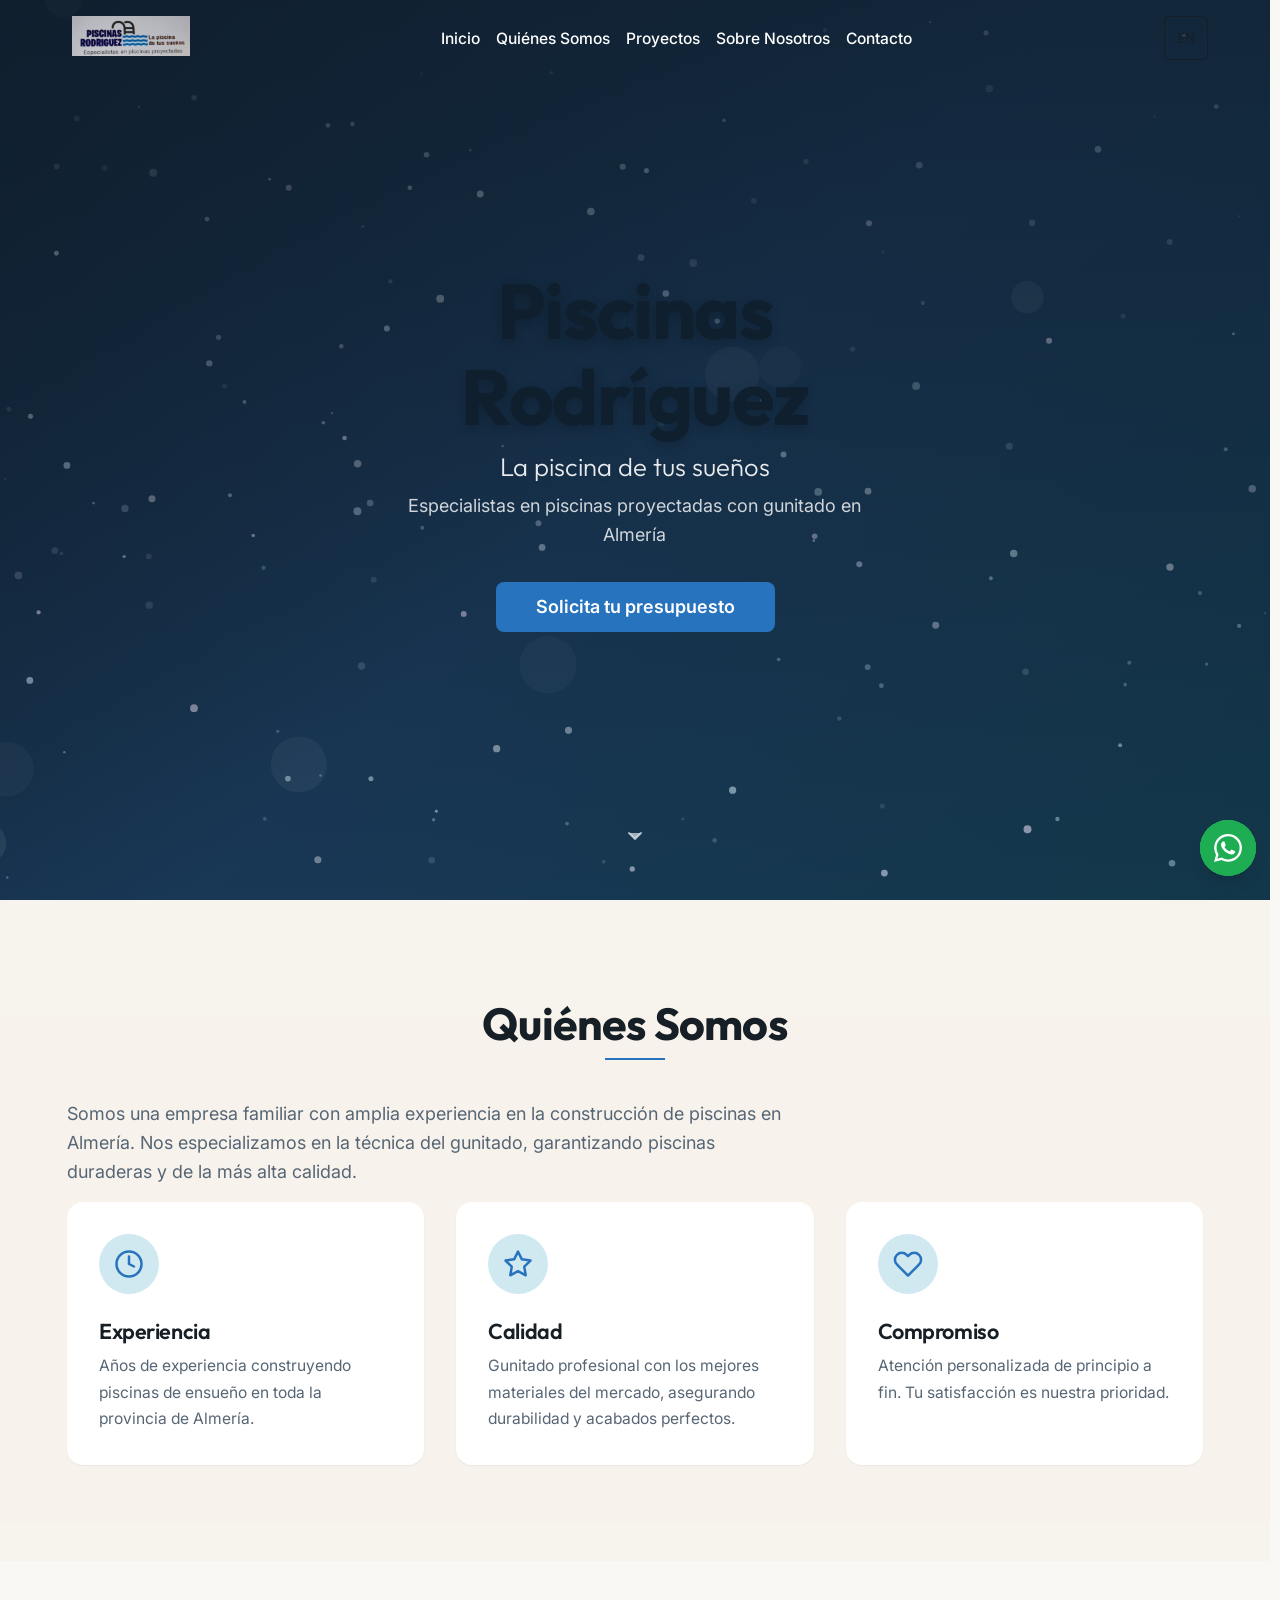
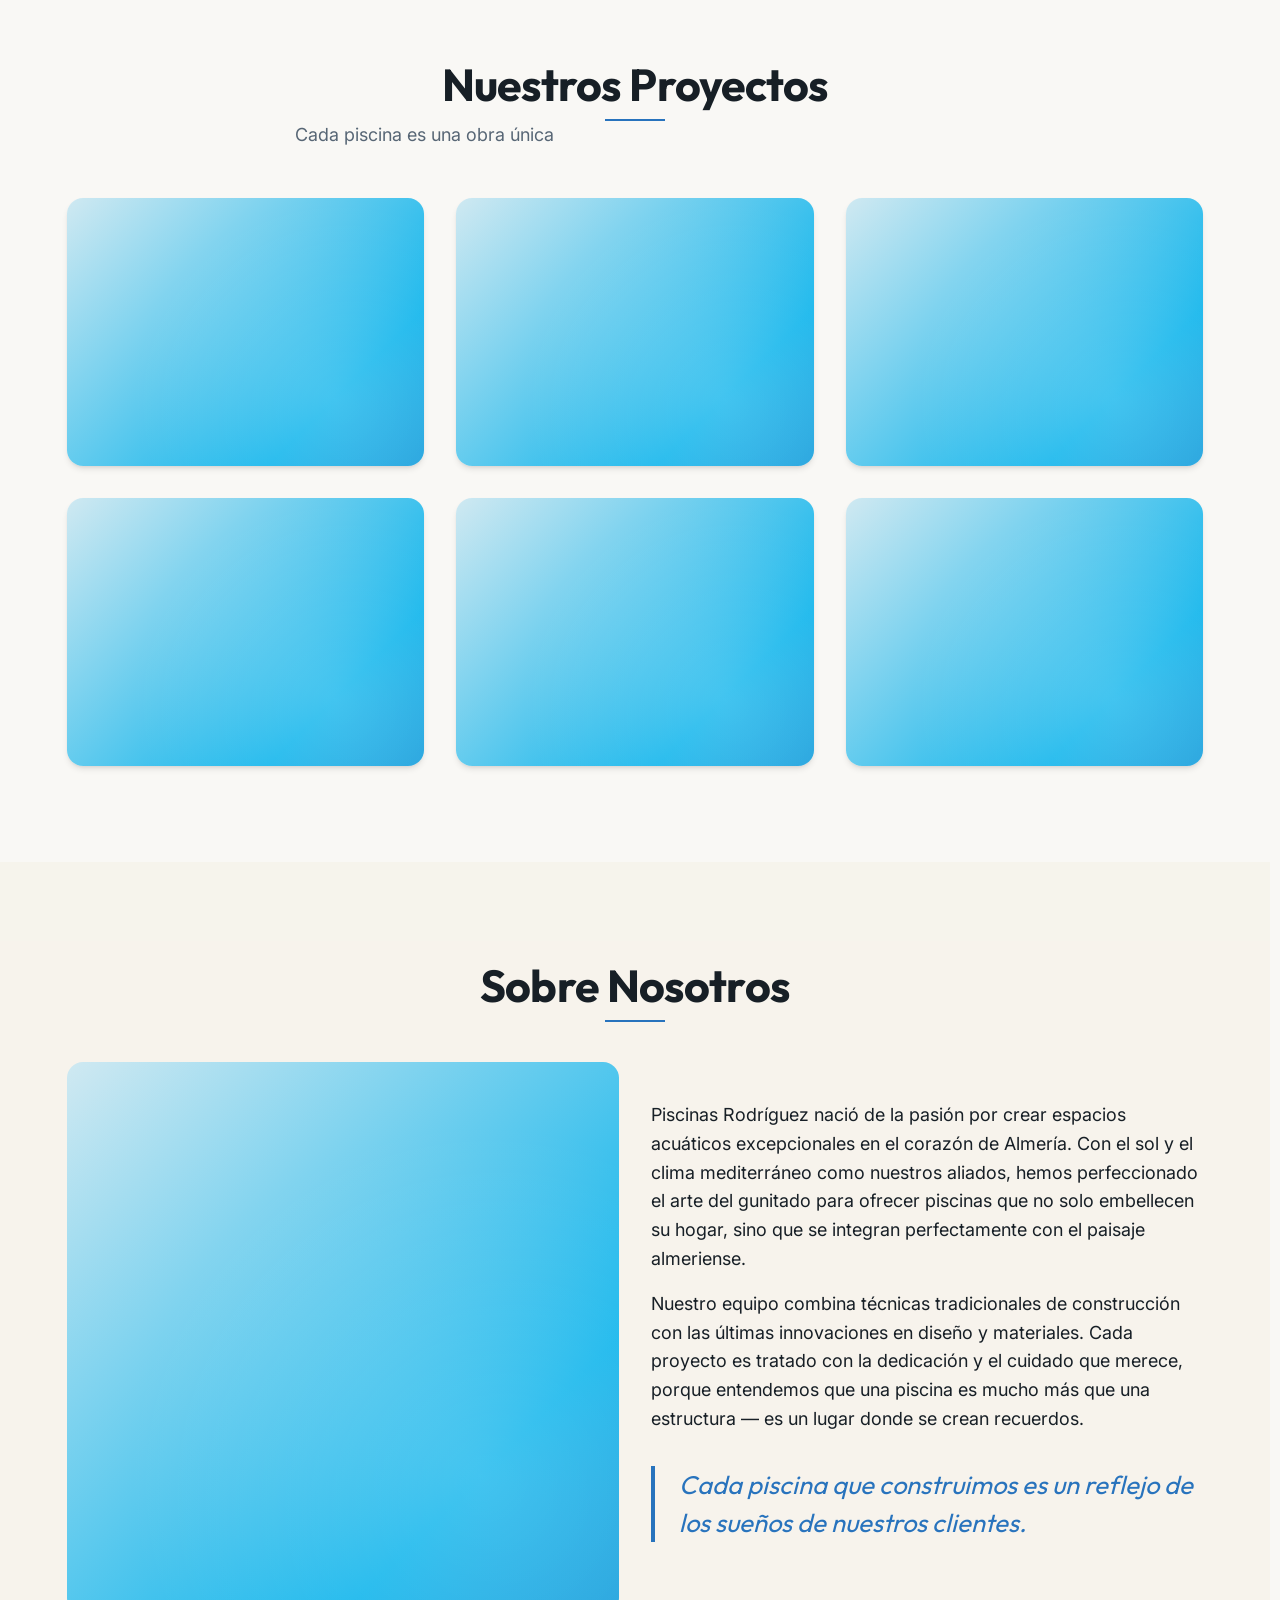
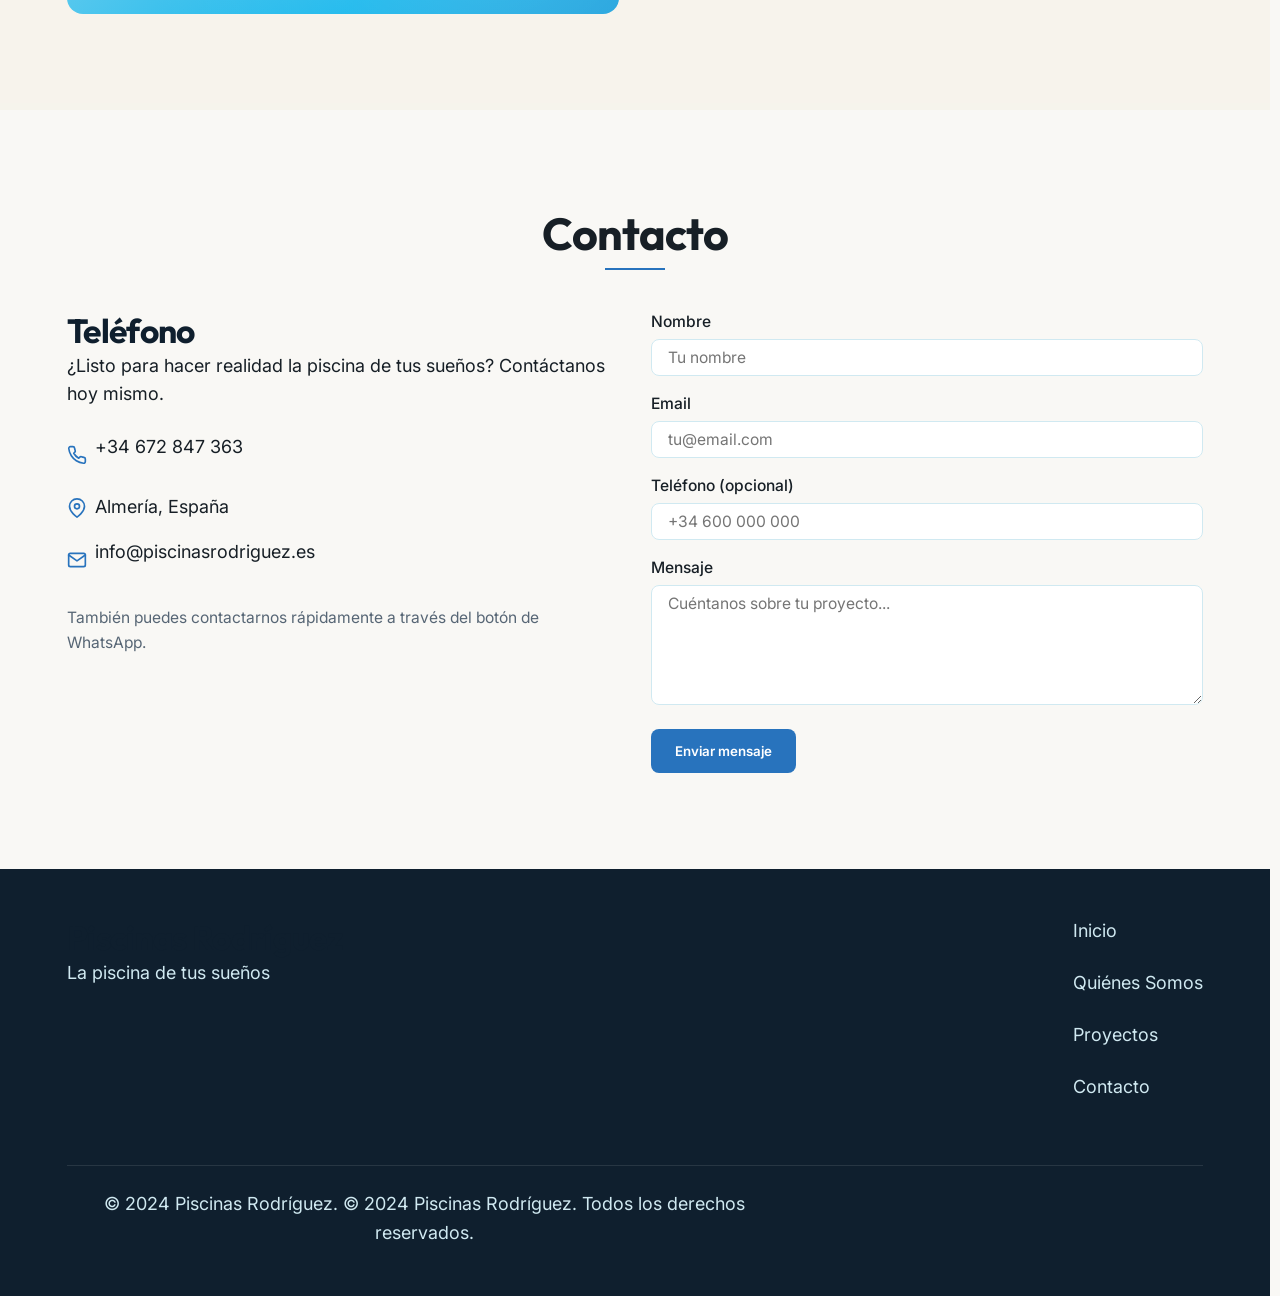
==== src/index.html @ f2fd2d8b "Initial commit for Piscinas Rodriguez website" ====
<!DOCTYPE html>
<html lang="es">
<head>
    <meta charset="UTF-8">
    <meta name="viewport" content="width=device-width, initial-scale=1.0">
    <title>Piscinas Rodríguez | Especialistas en Gunitado en Almería</title>
    <meta name="description" content="Construcción de piscinas de gunitado en Almería. Piscinas Rodríguez, especialistas en crear la piscina de tus sueños con la mejor calidad y servicio.">
    
    <!-- Open Graph / Social Media -->
    <meta property="og:title" content="Piscinas Rodríguez | Especialistas en Gunitado en Almería">
    <meta property="og:description" content="Construcción de piscinas de gunitado en Almería. Piscinas Rodríguez, especialistas en crear la piscina de tus sueños.">
    <meta property="og:type" content="website">
    <meta property="og:locale" content="es_ES">
    
    <!-- Google Fonts Preconnect -->
    <link rel="preconnect" href="https://fonts.googleapis.com">
    <link rel="preconnect" href="https://fonts.gstatic.com" crossorigin>
    <link href="https://fonts.googleapis.com/css2?family=Inter:wght@400;500&family=Outfit:wght@400;600;700&display=swap" rel="stylesheet">
    
    <!-- CSS Stylesheets -->
    <link rel="stylesheet" href="css/tokens.css">
    <link rel="stylesheet" href="css/base.css">
    <link rel="stylesheet" href="css/layout.css">
    <link rel="stylesheet" href="css/components.css">
    <link rel="stylesheet" href="css/hero.css">
    <link rel="stylesheet" href="css/animations.css">
    <link rel="stylesheet" href="css/mobile.css">
</head>
<body>

    <!-- ============================================================
         1. NAVIGATION
         ============================================================ -->
    <nav id="navbar" class="navbar" aria-label="Navegación principal">
        <div class="container">
            <a href="#inicio" class="navbar__logo" aria-label="Inicio">
                <img src="Logo.png" alt="Piscinas Rodríguez" height="45">
            </a>
            
            <ul class="navbar__links">
                <li><a href="#inicio" class="navbar__link nav-link" data-i18n="nav.inicio">Inicio</a></li>
                <li><a href="#quienes-somos" class="navbar__link nav-link" data-i18n="nav.quienes">Quiénes Somos</a></li>
                <li><a href="#proyectos" class="navbar__link nav-link" data-i18n="nav.proyectos">Proyectos</a></li>
                <li><a href="#sobre-nosotros" class="navbar__link nav-link" data-i18n="nav.sobre">Sobre Nosotros</a></li>
                <li><a href="#contacto" class="navbar__link nav-link" data-i18n="nav.contacto">Contacto</a></li>
            </ul>
            
            <div class="navbar__actions">
                <button class="lang-toggle" aria-label="Cambiar idioma">EN</button>
                <button class="navbar__hamburger" aria-label="Abrir menú" aria-expanded="false">
                    <span></span>
                    <span></span>
                    <span></span>
                </button>
            </div>
        </div>
    </nav>

    <!-- Mobile Menu Overlay -->
    <div class="mobile-menu" id="mobile-menu">
        <a href="#inicio" class="nav-link" data-i18n="nav.inicio">Inicio</a>
        <a href="#quienes-somos" class="nav-link" data-i18n="nav.quienes">Quiénes Somos</a>
        <a href="#proyectos" class="nav-link" data-i18n="nav.proyectos">Proyectos</a>
        <a href="#sobre-nosotros" class="nav-link" data-i18n="nav.sobre">Sobre Nosotros</a>
        <a href="#contacto" class="nav-link" data-i18n="nav.contacto">Contacto</a>
    </div>

    <main>
        <!-- ============================================================
             2. HERO
             ============================================================ -->
        <section id="inicio" class="hero">
            <canvas id="hero-canvas" class="hero__canvas"></canvas>
            <div class="hero__content">
                <h1 class="hero__title" data-i18n="hero.title">Piscinas Rodríguez</h1>
                <p class="hero__subtitle" data-i18n="hero.subtitle">La piscina de tus sueños</p>
                <p class="hero__tagline" data-i18n="hero.tagline">Especialistas en piscinas proyectadas con gunitado en Almería</p>
                <a href="#contacto" class="btn btn--primary hero__cta" data-i18n="hero.cta">Solicita tu presupuesto</a>
            </div>
            <a href="#quienes-somos" class="hero__scroll-indicator" aria-label="Desplázate hacia abajo">
                <svg width="32" height="32" viewBox="0 0 24 24" fill="none" stroke="currentColor" stroke-width="2" stroke-linecap="round" stroke-linejoin="round">
                    <polyline points="6 9 12 15 18 9"></polyline>
                </svg>
            </a>
        </section>

        <!-- ============================================================
             3. QUIÉNES SOMOS
             ============================================================ -->
        <section id="quienes-somos" class="section">
            <div class="container">
                <div class="section-header reveal">
                    <h2 class="section-title" data-i18n="quienes.title">Quiénes Somos</h2>
                </div>
                <p class="section-subtitle reveal" data-i18n="quienes.intro">Somos una empresa familiar con amplia experiencia en la construcción de piscinas en Almería. Nos especializamos en la técnica del gunitado, garantizando piscinas duraderas y de la más alta calidad.</p>
                
                <div class="grid-3">
                    <!-- Card: Experiencia -->
                    <div class="feature-card reveal">
                        <div class="feature-card__icon">
                            <svg width="30" height="30" viewBox="0 0 24 24" fill="none" stroke="currentColor" stroke-width="2" stroke-linecap="round" stroke-linejoin="round">
                                <circle cx="12" cy="12" r="10"></circle>
                                <polyline points="12 6 12 12 16 14"></polyline>
                            </svg>
                        </div>
                        <h3 class="feature-card__title" data-i18n="quienes.exp_title">Experiencia</h3>
                        <p class="feature-card__text" data-i18n="quienes.exp_text">Años de experiencia construyendo piscinas de ensueño en toda la provincia de Almería.</p>
                    </div>
                    <!-- Card: Calidad -->
                    <div class="feature-card reveal reveal-delay-1">
                        <div class="feature-card__icon">
                            <svg width="30" height="30" viewBox="0 0 24 24" fill="none" stroke="currentColor" stroke-width="2" stroke-linecap="round" stroke-linejoin="round">
                                <polygon points="12 2 15.09 8.26 22 9.27 17 14.14 18.18 21.02 12 17.77 5.82 21.02 7 14.14 2 9.27 8.91 8.26 12 2"></polygon>
                            </svg>
                        </div>
                        <h3 class="feature-card__title" data-i18n="quienes.cal_title">Calidad</h3>
                        <p class="feature-card__text" data-i18n="quienes.cal_text">Gunitado profesional con los mejores materiales del mercado, asegurando durabilidad y acabados perfectos.</p>
                    </div>
                    <!-- Card: Compromiso -->
                    <div class="feature-card reveal reveal-delay-2">
                        <div class="feature-card__icon">
                            <svg width="30" height="30" viewBox="0 0 24 24" fill="none" stroke="currentColor" stroke-width="2" stroke-linecap="round" stroke-linejoin="round">
                                <path d="M20.84 4.61a5.5 5.5 0 0 0-7.78 0L12 5.67l-1.06-1.06a5.5 5.5 0 0 0-7.78 7.78l1.06 1.06L12 21.23l7.78-7.78 1.06-1.06a5.5 5.5 0 0 0 0-7.78z"></path>
                            </svg>
                        </div>
                        <h3 class="feature-card__title" data-i18n="quienes.com_title">Compromiso</h3>
                        <p class="feature-card__text" data-i18n="quienes.com_text">Atención personalizada de principio a fin. Tu satisfacción es nuestra prioridad.</p>
                    </div>
                </div>
            </div>
        </section>

        <!-- ============================================================
             4. PROYECTOS
             ============================================================ -->
        <section id="proyectos" class="section">
            <div class="container">
                <div class="section-header reveal">
                    <h2 class="section-title" data-i18n="proyectos.title">Nuestros Proyectos</h2>
                    <p class="section-subtitle" data-i18n="proyectos.subtitle">Cada piscina es una obra única</p>
                </div>
                
                <div class="grid-3">
                    <div class="project-card reveal">
                        <div class="project-image-placeholder"></div>
                        <div class="project-card__overlay">
                            <h3 class="project-card__title" data-i18n="proyectos.p1">Proyecto Residencial</h3>
                        </div>
                    </div>
                    <div class="project-card reveal reveal-delay-1">
                        <div class="project-image-placeholder"></div>
                        <div class="project-card__overlay">
                            <h3 class="project-card__title" data-i18n="proyectos.p2">Piscina Infinity</h3>
                        </div>
                    </div>
                    <div class="project-card reveal reveal-delay-2">
                        <div class="project-image-placeholder"></div>
                        <div class="project-card__overlay">
                            <h3 class="project-card__title" data-i18n="proyectos.p3">Piscina Desbordante</h3>
                        </div>
                    </div>
                    <div class="project-card reveal">
                        <div class="project-image-placeholder"></div>
                        <div class="project-card__overlay">
                            <h3 class="project-card__title" data-i18n="proyectos.p4">Proyecto Comunitario</h3>
                        </div>
                    </div>
                    <div class="project-card reveal reveal-delay-1">
                        <div class="project-image-placeholder"></div>
                        <div class="project-card__overlay">
                            <h3 class="project-card__title" data-i18n="proyectos.p5">Piscina Natural</h3>
                        </div>
                    </div>
                    <div class="project-card reveal reveal-delay-2">
                        <div class="project-image-placeholder"></div>
                        <div class="project-card__overlay">
                            <h3 class="project-card__title" data-i18n="proyectos.p6">Diseño Personalizado</h3>
                        </div>
                    </div>
                </div>
            </div>
        </section>

        <!-- ============================================================
             5. SOBRE NOSOTROS
             ============================================================ -->
        <section id="sobre-nosotros" class="section">
            <div class="container">
                <div class="section-header reveal">
                    <h2 class="section-title" data-i18n="sobre.title">Sobre Nosotros</h2>
                </div>
                
                <div class="two-col">
                    <div class="text-content reveal">
                        <p data-i18n="sobre.text1">Piscinas Rodríguez nació de la pasión por crear espacios acuáticos excepcionales en el corazón de Almería. Con el sol y el clima mediterráneo como nuestros aliados, hemos perfeccionado el arte del gunitado para ofrecer piscinas que no solo embellecen su hogar, sino que se integran perfectamente con el paisaje almeriense.</p>
                        <p data-i18n="sobre.text2">Nuestro equipo combina técnicas tradicionales de construcción con las últimas innovaciones en diseño y materiales. Cada proyecto es tratado con la dedicación y el cuidado que merece, porque entendemos que una piscina es mucho más que una estructura — es un lugar donde se crean recuerdos.</p>
                        <blockquote class="pull-quote">
                            <p data-i18n="sobre.quote">«Cada piscina que construimos es un reflejo de los sueños de nuestros clientes.»</p>
                        </blockquote>
                    </div>
                    <div class="image-content reveal reveal-delay-1">
                        <div class="project-image-placeholder" style="aspect-ratio: 1/1; border-radius: var(--radius-lg);"></div>
                    </div>
                </div>
            </div>
        </section>

        <!-- ============================================================
             6. CONTACTO
             ============================================================ -->
        <section id="contacto" class="section">
            <div class="container">
                <div class="section-header reveal">
                    <h2 class="section-title" data-i18n="contacto.title">Contacto</h2>
                </div>
                
                <div class="grid-2">
                    <div class="contact-info-block reveal">
                        <h3 data-i18n="contacto.phone_label">Hablemos de tu proyecto</h3>
                        <p>¿Listo para hacer realidad la piscina de tus sueños? Contáctanos hoy mismo.</p>
                        
                        <ul class="contact-list" style="list-style:none; padding:0; margin: var(--space-lg) 0;">
                            <li style="display:flex; align-items:center; gap:var(--space-sm); margin-bottom:var(--space-md);">
                                <svg width="20" height="20" viewBox="0 0 24 24" fill="none" stroke="var(--color-azure)" stroke-width="2" stroke-linecap="round" stroke-linejoin="round"><path d="M22 16.92v3a2 2 0 0 1-2.18 2 19.79 19.79 0 0 1-8.63-3.07 19.5 19.5 0 0 1-6-6 19.79 19.79 0 0 1-3.07-8.67A2 2 0 0 1 4.11 2h3a2 2 0 0 1 2 1.72 12.84 12.84 0 0 0 .7 2.81 2 2 0 0 1-.45 2.11L8.09 9.91a16 16 0 0 0 6 6l1.27-1.27a2 2 0 0 1 2.11-.45 12.84 12.84 0 0 0 2.81.7A2 2 0 0 1 22 16.92z"></path></svg>
                                <a href="tel:+34672847363" style="color:var(--color-text); text-decoration:none;">+34 672 847 363</a>
                            </li>
                            <li style="display:flex; align-items:center; gap:var(--space-sm); margin-bottom:var(--space-md);">
                                <svg width="20" height="20" viewBox="0 0 24 24" fill="none" stroke="var(--color-azure)" stroke-width="2" stroke-linecap="round" stroke-linejoin="round"><path d="M21 10c0 7-9 13-9 13s-9-6-9-13a9 9 0 0 1 18 0z"></path><circle cx="12" cy="10" r="3"></circle></svg>
                                <span data-i18n="contacto.location">Almería, España</span>
                            </li>
                            <li style="display:flex; align-items:center; gap:var(--space-sm); margin-bottom:var(--space-md);">
                                <svg width="20" height="20" viewBox="0 0 24 24" fill="none" stroke="var(--color-azure)" stroke-width="2" stroke-linecap="round" stroke-linejoin="round"><path d="M4 4h16c1.1 0 2 .9 2 2v12c0 1.1-.9 2-2 2H4c-1.1 0-2-.9-2-2V6c0-1.1.9-2 2-2z"></path><polyline points="22,6 12,13 2,6"></polyline></svg>
                                <a href="mailto:info@piscinasrodriguez.es" style="color:var(--color-text); text-decoration:none;">info@piscinasrodriguez.es</a>
                            </li>
                        </ul>
                        <p style="font-size:var(--fs-sm); color:var(--color-text-light);">También puedes contactarnos rápidamente a través del botón de WhatsApp.</p>
                    </div>
                    
                    <div class="contact-form-container reveal reveal-delay-1">
                        <form id="contact-form" class="contact-form">
                            <div class="form-group">
                                <label for="name" data-i18n="contacto.form_name">Nombre</label>
                                <input type="text" id="name" name="name" placeholder="Tu nombre" data-i18n-placeholder="contacto.form_name_placeholder" required>
                            </div>
                            <div class="form-group">
                                <label for="email" data-i18n="contacto.form_email">Email</label>
                                <input type="email" id="email" name="email" placeholder="tu@email.com" data-i18n-placeholder="contacto.form_email_placeholder" required>
                            </div>
                            <div class="form-group">
                                <label for="phone" data-i18n="contacto.form_phone">Teléfono (opcional)</label>
                                <input type="tel" id="phone" name="phone" placeholder="+34 600 000 000" data-i18n-placeholder="contacto.form_phone_placeholder">
                            </div>
                            <div class="form-group">
                                <label for="message" data-i18n="contacto.form_message">Mensaje</label>
                                <textarea id="message" name="message" rows="4" placeholder="Cuéntanos sobre tu proyecto..." data-i18n-placeholder="contacto.form_message_placeholder" required></textarea>
                            </div>
                            <button type="submit" class="btn btn--primary" data-i18n="contacto.form_submit">Enviar mensaje</button>
                        </form>
                    </div>
                </div>
            </div>
        </section>
    </main>

    <!-- ============================================================
         7. FOOTER
         ============================================================ -->
    <footer class="footer">
        <div class="container">
            <div class="footer__content">
                <div class="footer__brand">
                    <h3>Piscinas Rodríguez</h3>
                    <p data-i18n="footer.tagline">La piscina de tus sueños</p>
                </div>
                <nav class="footer__links" aria-label="Enlaces del pie de página">
                    <a href="#inicio" data-i18n="nav.inicio">Inicio</a>
                    <a href="#quienes-somos" data-i18n="nav.quienes">Quiénes Somos</a>
                    <a href="#proyectos" data-i18n="nav.proyectos">Proyectos</a>
                    <a href="#contacto" data-i18n="nav.contacto">Contacto</a>
                </nav>
            </div>
            <div class="footer__bottom">
                <p>&copy; 2024 Piscinas Rodríguez. <span data-i18n="footer.copy">Todos los derechos reservados.</span></p>
            </div>
        </div>
    </footer>

    <!-- ============================================================
         8. WHATSAPP FLOATING BUTTON (always visible)
         ============================================================ -->
    <a href="https://wa.me/34672847363?text=Hola%2C%20me%20gustar%C3%ADa%20informaci%C3%B3n%20sobre%20sus%20piscinas" 
       class="whatsapp-float whatsapp-btn" 
       id="whatsapp-btn" 
       aria-label="Contactar por WhatsApp" 
       target="_blank" 
       rel="noopener noreferrer">
        <svg width="28" height="28" viewBox="0 0 24 24" fill="currentColor" xmlns="http://www.w3.org/2000/svg">
            <path d="M17.472 14.382c-.297-.149-1.758-.867-2.03-.967-.273-.099-.471-.148-.67.15-.197.297-.767.966-.94 1.164-.173.199-.347.223-.644.075-.297-.15-1.255-.463-2.39-1.475-.883-.788-1.48-1.761-1.653-2.059-.173-.297-.018-.458.13-.606.134-.133.298-.347.446-.52.149-.174.198-.298.298-.497.099-.198.05-.371-.025-.52-.075-.149-.669-1.612-.916-2.207-.242-.579-.487-.5-.669-.51a12.8 12.8 0 0 0-.57-.01c-.198 0-.52.074-.792.372-.272.297-1.04 1.016-1.04 2.479 0 1.462 1.065 2.875 1.213 3.074.149.198 2.096 3.2 5.077 4.487.709.306 1.262.489 1.694.625.712.227 1.36.195 1.871.118.571-.085 1.758-.719 2.006-1.413.248-.694.248-1.289.173-1.413-.074-.124-.272-.198-.57-.347m-5.421 7.403h-.004a9.87 9.87 0 0 1-5.031-1.378l-.361-.214-3.741.982.998-3.648-.235-.374a9.86 9.86 0 0 1-1.51-5.26c.001-5.45 4.436-9.884 9.888-9.884 2.64 0 5.122 1.03 6.988 2.898a9.825 9.825 0 0 1 2.893 6.994c-.003 5.45-4.437 9.884-9.885 9.884m8.413-18.297A11.815 11.815 0 0 0 12.05 0C5.495 0 .16 5.335.157 11.892c0 2.096.547 4.142 1.588 5.945L.057 24l6.305-1.654a11.882 11.882 0 0 0 5.683 1.448h.005c6.554 0 11.89-5.335 11.893-11.893a11.821 11.821 0 0 0-3.48-8.413Z"/>
        </svg>
    </a>

    <!-- Scripts (ES Modules) -->
    <script type="module" src="js/app.js"></script>
</body>
</html>
---- src/css/tokens.css ----
/**
 * Piscinas Rodríguez - Design System Tokens
 * Specialist in shotcrete (gunitado) pools - Almería, Spain
 */

:root {
  /* ==========================================================================
     Colors - Mediterranean Blue & Sand Palette
     ========================================================================== */
  
  /* Primary Blues - Harmonized with logo */
  --color-ocean-deep: hsl(210, 50%, 12%); /* Very dark blue, near logo's charcoal */
  --color-azure: hsl(210, 65%, 45%);      /* Primary blue matching logo waves */
  --color-pool: hsl(195, 85%, 50%);       /* Vibrant pool water blue */
  --color-foam: hsl(195, 55%, 88%);       /* Very light blue tint */
  
  /* Sand & Earth Tones */
  --color-sand: hsl(38, 50%, 85%);        /* Warm sandy beige */
  --color-sand-dark: hsl(35, 35%, 50%);   /* Darker sand for contrast */
  --color-cream: hsl(40, 25%, 97%);       /* Near-white warm background */
  
  /* Text & Utilities */
  --color-text: hsl(210, 25%, 12%);       /* Dark text */
  --color-text-light: hsl(210, 15%, 40%); /* Lighter text for subtitles */
  --color-white: #ffffff;
  --color-overlay: hsla(210, 50%, 5%, 0.65); /* Semi-transparent dark overlay for hero */
  
  /* Social / Actions */
  --color-whatsapp: hsl(142, 70%, 40%);
  --color-whatsapp-hover: hsl(142, 70%, 35%);

  /* ==========================================================================
     Typography
     ========================================================================== */
  
  --font-heading: 'Outfit', system-ui, -apple-system, BlinkMacSystemFont, "Segoe UI", Roboto, sans-serif;
  --font-body: 'Inter', system-ui, -apple-system, BlinkMacSystemFont, "Segoe UI", Roboto, sans-serif;
  
  /* Fluid Typography using clamp()
     Scales smoothly between mobile (320px) and desktop (1200px) */
  --fs-xs: clamp(0.75rem, 0.71rem + 0.2vw, 0.875rem);   /* 12px -> 14px */
  --fs-sm: clamp(0.875rem, 0.84rem + 0.17vw, 1rem);     /* 14px -> 16px */
  --fs-base: clamp(1rem, 0.95rem + 0.25vw, 1.125rem);   /* 16px -> 18px */
  --fs-lg: clamp(1.125rem, 1.05rem + 0.38vw, 1.35rem);  /* 18px -> 21.6px */
  --fs-xl: clamp(1.25rem, 1.13rem + 0.6vw, 1.6rem);     /* 20px -> 25.6px */
  --fs-2xl: clamp(1.5rem, 1.3rem + 1vw, 2.1rem);        /* 24px -> 33.6px */
  --fs-3xl: clamp(1.875rem, 1.55rem + 1.6vw, 2.8rem);   /* 30px -> 44.8px */
  --fs-4xl: clamp(2.25rem, 1.77rem + 2.4vw, 3.75rem);   /* 36px -> 60px */
  --fs-hero: clamp(2.75rem, 2.05rem + 3.5vw, 5rem);     /* 44px -> 80px */
  
  /* Line Heights */
  --lh-tight: 1.1;
  --lh-heading: 1.25;
  --lh-base: 1.6;
  --lh-loose: 1.8;
  
  /* Letter Spacing */
  --tracking-tight: -0.02em;
  --tracking-normal: 0;
  --tracking-wide: 0.02em;
  --tracking-wider: 0.05em;

  /* ==========================================================================
     Spacing
     ========================================================================== */
  
  --space-xs: 0.25rem;    /* 4px */
  --space-sm: 0.5rem;     /* 8px */
  --space-md: 1rem;       /* 16px */
  --space-lg: 1.5rem;     /* 24px */
  --space-xl: 2rem;       /* 32px */
  --space-2xl: 3rem;      /* 48px */
  --space-3xl: 6rem;      /* 96px */
  --space-4xl: 8rem;      /* 128px */
  
  /* Fluid spacing for sections */
  --space-section-y: clamp(3rem, 5vw, 6rem);
  --space-section-x: clamp(1rem, 3vw, 2rem);

  /* ==========================================================================
     Layout & Geometry
     ========================================================================== */
  
  /* Border Radius */
  --radius-sm: 0.25rem;
  --radius-md: 0.5rem;
  --radius-lg: 1rem;
  --radius-xl: 2rem;
  --radius-full: 9999px;
  
  /* Container Dimensions */
  --container-max: 1200px;
  --container-padding: var(--space-section-x);

  /* ==========================================================================
     Effects & Animations
     ========================================================================== */
  
  /* Transitions */
  --transition-fast: 150ms cubic-bezier(0.4, 0, 0.2, 1);
  --transition-base: 300ms cubic-bezier(0.4, 0, 0.2, 1);
  --transition-slow: 600ms cubic-bezier(0.4, 0, 0.2, 1);
  
  /* Shadows */
  --shadow-sm: 0 1px 2px 0 rgb(0 0 0 / 0.05);
  --shadow-md: 0 4px 6px -1px rgb(0 0 0 / 0.1), 0 2px 4px -2px rgb(0 0 0 / 0.1);
  --shadow-lg: 0 10px 15px -3px rgb(0 0 0 / 0.1), 0 4px 6px -4px rgb(0 0 0 / 0.1);
  --shadow-glow: 0 0 20px hsla(210, 65%, 45%, 0.3); /* Blue glow matching primary color */
  
  /* Z-Index Layers */
  --z-base: 1;
  --z-nav: 100;
  --z-overlay: 200;
  --z-modal: 300;
  --z-whatsapp: 400;
}
---- src/css/base.css ----
/**
 * Piscinas Rodríguez - Base Global Styles
 */

/* ==========================================================================
   Google Fonts Import
   ========================================================================== */
@import url('https://fonts.googleapis.com/css2?family=Inter:wght@400;500&family=Outfit:wght@400;600;700&display=swap');

/* ==========================================================================
   Modern CSS Reset
   ========================================================================== */
*,
*::before,
*::after {
  box-sizing: border-box;
}

* {
  margin: 0;
  padding: 0;
}

/* ==========================================================================
   Document & Body
   ========================================================================== */
html {
  font-size: 100%;
  scroll-behavior: smooth;
  /* Prevent scrollbar from causing layout shifts when appearing */
  scrollbar-gutter: stable;
}

body {
  font-family: var(--font-body);
  font-size: var(--fs-base);
  line-height: var(--lh-base);
  color: var(--color-text);
  background-color: var(--color-cream);
  -webkit-font-smoothing: antialiased;
  -moz-osx-font-smoothing: grayscale;
  min-height: 100vh;
  text-rendering: optimizeSpeed;
}

/* ==========================================================================
   Typography
   ========================================================================== */
h1, h2, h3, h4, h5, h6 {
  font-family: var(--font-heading);
  line-height: var(--lh-heading);
  font-weight: 700;
  color: var(--color-ocean-deep);
  text-wrap: balance; /* Prevents typographic orphans in headings */
  letter-spacing: var(--tracking-tight);
}

h1 { font-size: var(--fs-4xl); }
h2 { font-size: var(--fs-3xl); }
h3 { font-size: var(--fs-2xl); }
h4 { font-size: var(--fs-xl); }
h5 { font-size: var(--fs-lg); }
h6 { font-size: var(--fs-base); }

/* Remove default margin on paragraphs for better control */
p {
  margin-bottom: var(--space-md);
  max-width: 65ch; /* Optimal reading width */
}

p:last-child {
  margin-bottom: 0;
}

strong, b {
  font-weight: 600;
  color: var(--color-ocean-deep);
}

/* ==========================================================================
   Links & Interactive Elements
   ========================================================================== */
a {
  color: var(--color-azure);
  text-decoration: none;
  transition: color var(--transition-fast);
}

a:hover, 
a:focus-visible {
  color: var(--color-ocean-deep);
}

/* Focus styles for accessibility */
:focus-visible {
  outline: 2px solid var(--color-azure);
  outline-offset: 4px;
  border-radius: 2px;
}

button {
  font-family: inherit;
  cursor: pointer;
  border: none;
  background: none;
}

/* ==========================================================================
   Media Elements
   ========================================================================== */
img, 
picture, 
video, 
canvas, 
svg {
  display: block;
  max-width: 100%;
  height: auto;
}

/* Ensure SVGs scale properly */

/* ==========================================================================
   Utility Classes
   ========================================================================== */
.visually-hidden {
  position: absolute;
  width: 1px;
  height: 1px;
  padding: 0;
  margin: -1px;
  overflow: hidden;
  clip: rect(0, 0, 0, 0);
  white-space: nowrap;
  border: 0;
}

/* ==========================================================================
   Selection Highlighting
   ========================================================================== */
::selection {
  background-color: var(--color-azure);
  color: var(--color-white);
}

/* ==========================================================================
   Custom Scrollbar (Webkit)
   ========================================================================== */
::-webkit-scrollbar {
  width: 10px;
}

::-webkit-scrollbar-track {
  background: var(--color-cream);
}

::-webkit-scrollbar-thumb {
  background-color: var(--color-sand-dark);
  border-radius: var(--radius-full);
  border: 2px solid var(--color-cream); /* Creates padding effect */
}

::-webkit-scrollbar-thumb:hover {
  background-color: var(--color-azure);
}
---- src/css/layout.css ----
/* Layout & Grid System */
/* Uses CSS custom properties defined in tokens.css */

/* Container */
.container {
  width: 100%;
  max-width: var(--container-max);
  margin: 0 auto;
  padding-inline: var(--container-padding);
}

/* Sections */
.section {
  padding-block: var(--space-3xl);
  position: relative;
  overflow: hidden;
}

/* Alternating Backgrounds */
.section:nth-of-type(odd) {
  background-color: var(--color-cream);
}

.section:nth-of-type(even) {
  /* Subtle sand tint */
  background-color: color-mix(in srgb, var(--color-sand) 20%, transparent); 
}

/* Section Headers */
.section-header {
  text-align: center;
  margin-bottom: var(--space-2xl);
}

.section-title {
  font-size: clamp(var(--fs-2xl), 5vw, var(--fs-3xl));
  font-family: var(--font-heading);
  font-weight: 700;
  color: var(--color-text);
  position: relative;
  display: inline-block;
}

/* Decorative underline for section titles */
.section-title::after {
  content: "";
  position: absolute;
  bottom: -0.5rem;
  left: 50%;
  transform: translateX(-50%);
  width: 60px;
  height: 2px;
  background-color: var(--color-azure);
}

.section-subtitle {
  font-size: var(--fs-md);
  color: var(--color-text-light);
  margin-top: var(--space-sm);
}

/* Grid Systems */
.grid-3 {
  display: grid;
  grid-template-columns: 1fr;
  gap: var(--space-xl);
}

@media (min-width: 768px) {
  .grid-3 {
    grid-template-columns: repeat(2, 1fr);
  }
}

@media (min-width: 1024px) {
  .grid-3 {
    grid-template-columns: repeat(3, 1fr);
  }
}

.grid-2 {
  display: grid;
  grid-template-columns: 1fr;
  gap: var(--space-xl);
}

@media (min-width: 768px) {
  .grid-2 {
    grid-template-columns: repeat(2, 1fr);
  }
}

/* Two-Column Layout (Text + Image) */
.two-col {
  display: grid;
  grid-template-columns: 1fr;
  gap: var(--space-xl);
  align-items: center;
}

.two-col:nth-child(even) {
  /* Class to specifically target alternating rows if needed, otherwise handled by wrapper logic */
}

@media (min-width: 768px) {
  .two-col {
    grid-template-columns: 1fr 1fr;
  }
  
  /* Alternating order for even items */
  .two-col:nth-child(even) > :first-child {
    order: 2;
  }
}
---- src/css/components.css ----
/* Components */
/* Uses CSS custom properties defined in tokens.css */

/* Navigation */
.navbar {
  position: fixed;
  top: 0;
  left: 0;
  width: 100%;
  z-index: var(--z-nav);
  background-color: transparent;
  transition: background-color var(--transition-base), box-shadow var(--transition-base);
  padding-block: var(--space-md);
}

.navbar--scrolled {
  background-color: var(--color-white);
  box-shadow: var(--shadow-sm);
  padding-block: var(--space-sm);
}

.navbar .container {
  display: flex;
  justify-content: space-between;
  align-items: center;
}

.navbar__logo img {
  height: 40px;
  width: auto;
  display: block;
}

.navbar__links {
  display: none;
  gap: var(--space-md);
  list-style: none;
  margin: 0;
  padding: 0;
}

@media (min-width: 768px) {
  .navbar__links {
    display: flex;
  }
}

.navbar__link {
  font-family: var(--font-body);
  font-size: var(--fs-sm);
  font-weight: 500;
  color: var(--color-white);
  text-decoration: none;
  position: relative;
  transition: color var(--transition-base);
}

.navbar--scrolled .navbar__link {
  color: var(--color-text);
}

/* Hover underline animation */
.navbar__link::after {
  content: '';
  position: absolute;
  bottom: -4px;
  left: 0;
  width: 100%;
  height: 2px;
  background-color: currentColor;
  transform: scaleX(0);
  transform-origin: right;
  transition: transform var(--transition-base) ease;
}

.navbar__link:hover::after {
  transform: scaleX(1);
  transform-origin: left;
}

.navbar__hamburger {
  display: flex;
  flex-direction: column;
  gap: 6px;
  background: none;
  border: none;
  cursor: pointer;
  padding: var(--space-xs);
}

.navbar__hamburger span {
  display: block;
  width: 24px;
  height: 2px;
  background-color: var(--color-white);
  transition: background-color var(--transition-base), transform var(--transition-base);
}

.navbar--scrolled .navbar__hamburger span {
  background-color: var(--color-text);
}

@media (min-width: 768px) {
  .navbar__hamburger {
    display: none;
  }
}

/* Mobile Menu Overlay */
.mobile-menu {
  display: none;
  position: fixed;
  inset: 0;
  background-color: var(--color-white);
  z-index: var(--z-modal);
  flex-direction: column;
  justify-content: center;
  align-items: center;
}

.mobile-menu.active {
  display: flex;
}

.lang-toggle {
  background: transparent;
  border: 1px solid currentColor;
  color: inherit;
  border-radius: var(--radius-sm);
  font-size: var(--fs-xs);
  padding: 0.25rem 0.5rem;
  cursor: pointer;
  transition: background-color var(--transition-base), color var(--transition-base);
}

.navbar--scrolled .lang-toggle {
  color: var(--color-text);
  border-color: var(--color-text-light);
}

/* Buttons */
.btn {
  display: inline-flex;
  align-items: center;
  justify-content: center;
  padding: 0.75rem 1.5rem;
  border-radius: var(--radius-md);
  font-weight: 600;
  font-family: var(--font-body);
  cursor: pointer;
  transition: all var(--transition-base) ease;
  text-decoration: none;
  border: none;
  line-height: 1;
}

.btn--primary {
  background-color: var(--color-azure);
  color: var(--color-white);
}

.btn--primary:hover {
  background-color: color-mix(in srgb, var(--color-azure) 80%, black);
  box-shadow: 0 4px 12px color-mix(in srgb, var(--color-azure) 30%, transparent);
  transform: scale(1.02);
}

.btn--outline {
  background-color: transparent;
  border: 2px solid var(--color-azure);
  color: var(--color-azure);
}

.btn--outline:hover {
  background-color: var(--color-azure);
  color: var(--color-white);
}

.btn--whatsapp {
  background-color: var(--color-whatsapp);
  color: var(--color-white);
}

.btn--whatsapp:hover {
  background-color: var(--color-whatsapp-hover);
}

/* Feature Cards */
.feature-card {
  background-color: var(--color-white);
  border-radius: var(--radius-lg);
  padding: var(--space-xl);
  box-shadow: var(--shadow-sm);
  transition: all var(--transition-base) ease;
  height: 100%;
}

.feature-card:hover {
  box-shadow: var(--shadow-md);
  transform: translateY(-4px);
}

.feature-card__icon {
  width: 60px;
  height: 60px;
  background-color: var(--color-foam);
  border-radius: 50%;
  display: flex;
  align-items: center;
  justify-content: center;
  margin-bottom: var(--space-lg);
  color: var(--color-azure);
}

.feature-card__icon svg {
  width: 30px;
  height: 30px;
  stroke: currentColor;
  fill: none;
}

.feature-card__title {
  font-size: var(--fs-lg);
  font-weight: 600;
  color: var(--color-text);
  margin-bottom: var(--space-sm);
  font-family: var(--font-heading);
}

.feature-card__text {
  font-size: var(--fs-sm);
  color: var(--color-text-light);
  line-height: 1.7;
  margin: 0;
}

/* Project Cards */
.project-card {
  border-radius: var(--radius-lg);
  overflow: hidden;
  position: relative;
  box-shadow: var(--shadow-md);
}

.project-image-placeholder {
  aspect-ratio: 4 / 3;
  width: 100%;
  /* Beautiful pool water gradient simulation */
  background: 
    radial-gradient(circle at 50% 50%, rgba(255, 255, 255, 0.2) 0%, transparent 60%),
    linear-gradient(135deg, var(--color-foam) 0%, var(--color-pool) 50%, var(--color-azure) 100%);
  background-size: 150% 150%;
  position: relative;
  transition: transform var(--transition-base) ease;
}

.project-card:hover .project-image-placeholder {
  transform: scale(1.03);
}

.project-card__overlay {
  position: absolute;
  inset: 0;
  background: linear-gradient(to top, var(--color-ocean-deep) 0%, transparent 100%);
  opacity: 0;
  transition: opacity var(--transition-base) ease;
  display: flex;
  align-items: center;
  justify-content: center;
  padding: var(--space-xl);
}

.project-card:hover .project-card__overlay {
  opacity: 1;
}

.project-card__title {
  color: var(--color-white);
  font-size: var(--fs-md);
  font-weight: 600;
  font-family: var(--font-heading);
  transform: translateY(20px);
  transition: transform var(--transition-base) ease;
  text-align: center;
  margin: 0;
}

.project-card:hover .project-card__title {
  transform: translateY(0);
}

/* Pull Quote */
.pull-quote {
  font-family: var(--font-heading);
  font-size: clamp(1.25rem, 3vw, var(--fs-xl));
  font-style: italic;
  color: var(--color-azure);
  border-left: 4px solid var(--color-azure);
  padding-left: var(--space-lg);
  margin: var(--space-xl) 0;
  line-height: 1.5;
}

/* Contact Form */
.contact-form .form-group {
  margin-bottom: var(--space-md);
}

.contact-form label {
  display: block;
  font-size: var(--fs-sm);
  font-weight: 500;
  color: var(--color-text);
  margin-bottom: var(--space-xs);
  font-family: var(--font-body);
}

.contact-form input,
.contact-form textarea {
  width: 100%;
  padding: var(--space-sm) var(--space-md);
  border: 1px solid var(--color-foam);
  border-radius: var(--radius-md);
  font-family: var(--font-body);
  font-size: var(--fs-sm);
  color: var(--color-text);
  background-color: var(--color-white);
  transition: all var(--transition-fast) ease;
}

.contact-form textarea {
  min-height: 120px;
  resize: vertical;
}

.contact-form input:focus,
.contact-form textarea:focus {
  border-color: var(--color-azure);
  outline: none;
  box-shadow: 0 0 0 3px color-mix(in srgb, var(--color-azure) 15%, transparent);
}

/* Contact Info */
.contact-info {
  list-style: none;
  padding: 0;
  margin: 0;
}

.contact-info__item {
  display: flex;
  align-items: center;
  gap: var(--space-sm);
  margin-bottom: var(--space-md);
  color: var(--color-text);
  font-family: var(--font-body);
}

.contact-info__item svg {
  color: var(--color-azure);
  width: 24px;
  height: 24px;
  flex-shrink: 0;
}

/* WhatsApp Float */
.whatsapp-float {
  position: fixed;
  bottom: var(--space-lg);
  right: var(--space-lg);
  z-index: var(--z-whatsapp);
  width: 56px;
  height: 56px;
  border-radius: var(--radius-full);
  background-color: var(--color-whatsapp);
  color: var(--color-white);
  display: flex;
  align-items: center;
  justify-content: center;
  box-shadow: var(--shadow-lg);
  transition: all var(--transition-base) ease;
  text-decoration: none;
}

.whatsapp-float::before {
  content: '';
  position: absolute;
  inset: 0;
  border-radius: inherit;
  background-color: inherit;
  z-index: -1;
  animation: pulse-ring 2s cubic-bezier(0.215, 0.61, 0.355, 1) infinite;
}

@keyframes pulse-ring {
  0% { transform: scale(0.95); opacity: 0.5; }
  50% { transform: scale(1.5); opacity: 0; }
  100% { transform: scale(0.95); opacity: 0; }
}

.whatsapp-float:hover {
  background-color: var(--color-whatsapp-hover);
  transform: scale(1.1);
  box-shadow: 0 10px 25px rgba(37, 211, 102, 0.4);
}

.whatsapp-float svg {
  width: 28px;
  height: 28px;
  fill: currentColor;
}

/* Footer */
.footer {
  background-color: var(--color-ocean-deep);
  color: var(--color-foam);
  padding-block: var(--space-2xl);
}

.footer__content {
  display: flex;
  justify-content: space-between;
  align-items: flex-start;
  flex-wrap: wrap;
  gap: var(--space-xl);
}

.footer__brand {
  max-width: 300px;
}

.footer__brand img {
  height: 48px;
  margin-bottom: var(--space-sm);
}

.footer__links {
  list-style: none;
  padding: 0;
  margin: 0;
  display: flex;
  flex-direction: column;
  gap: var(--space-sm);
}

.footer__links a {
  color: var(--color-foam);
  text-decoration: none;
  transition: color var(--transition-fast) ease;
  font-family: var(--font-body);
}

.footer__links a:hover {
  color: var(--color-white);
}

.footer__bottom {
  margin-top: var(--space-2xl);
  padding-top: var(--space-lg);
  border-top: 1px solid rgba(255, 255, 255, 0.1);
  text-align: center;
}

.footer__copy {
  font-size: var(--fs-xs);
  opacity: 0.7;
  font-family: var(--font-body);
}
---- src/css/hero.css ----
/* Hero Section */
/* Uses CSS custom properties defined in tokens.css */

.hero {
  min-height: 100vh;
  min-height: 100dvh; /* Fallback for modern mobile browsers */
  position: relative;
  display: flex;
  align-items: center;
  justify-content: center;
  overflow: hidden;
  background: linear-gradient(135deg, var(--color-ocean-deep) 0%, hsl(210, 55%, 22%) 50%, hsl(200, 60%, 18%) 100%);
}

.hero__canvas {
  position: absolute;
  inset: 0;
  z-index: 1; /* behind content, above background */
  width: 100%;
  height: 100%;
  pointer-events: none; /* Let clicks pass through to background or interactive elements */
}

.hero::before {
  content: '';
  position: absolute;
  inset: 0;
  background: linear-gradient(
    to bottom,
    color-mix(in srgb, var(--color-ocean-deep) 70%, transparent),
    transparent
  );
  z-index: 2;
}

.hero__content {
  position: relative;
  z-index: 3;
  text-align: center;
  color: var(--color-white);
  max-width: 700px;
  padding: var(--space-xl);
  display: flex;
  flex-direction: column;
  align-items: center;
}

.hero__title {
  font-size: clamp(2.5rem, 8vw, var(--fs-hero));
  font-family: var(--font-heading);
  font-weight: 700;
  letter-spacing: -0.02em;
  text-shadow: 0 4px 12px rgba(0, 0, 0, 0.2);
  margin-bottom: var(--space-sm);
  line-height: 1.1;
}

.hero__subtitle {
  font-size: clamp(1.25rem, 4vw, var(--fs-xl));
  font-weight: 300;
  font-family: var(--font-heading);
  opacity: 0.9;
  margin-bottom: var(--space-xs);
  text-shadow: 0 2px 8px rgba(0, 0, 0, 0.1);
}

.hero__tagline {
  font-size: clamp(1rem, 2.5vw, var(--fs-md));
  opacity: 0.8;
  font-family: var(--font-body);
  margin-bottom: var(--space-xl);
  max-width: 80%;
}

.hero__cta {
  padding: 1rem 2.5rem;
  font-size: var(--fs-md);
}

.hero__scroll-indicator {
  position: absolute;
  bottom: var(--space-xl);
  left: 50%;
  transform: translateX(-50%);
  z-index: 3;
  color: color-mix(in srgb, var(--color-white) 60%, transparent);
  animation: bounce 2s infinite cubic-bezier(0.445, 0.05, 0.55, 0.95);
  display: flex;
  flex-direction: column;
  align-items: center;
}

.hero__scroll-indicator svg {
  width: 24px;
  height: 24px;
  fill: currentColor;
}

@keyframes bounce {
  0%, 20%, 50%, 80%, 100% {
    transform: translateY(0) translateX(-50%);
  }
  40% {
    transform: translateY(-10px) translateX(-50%);
  }
  60% {
    transform: translateY(-5px) translateX(-50%);
  }
}
---- src/css/animations.css ----
/* src/css/animations.css */

/* 1. Scroll Reveal */
@keyframes reveal-up {
  from {
    opacity: 0;
    transform: translateY(30px);
  }
  to {
    opacity: 1;
    transform: translateY(0);
  }
}

.reveal {
  opacity: 0;
  transform: translateY(30px);
}

.reveal.revealed {
  animation: reveal-up 0.8s ease forwards;
}

.reveal-delay-1 { animation-delay: 0.1s; }
.reveal-delay-2 { animation-delay: 0.2s; }
.reveal-delay-3 { animation-delay: 0.3s; }
.reveal-delay-4 { animation-delay: 0.4s; }

/* 2. Fade In */
@keyframes fade-in {
  from { opacity: 0; }
  to { opacity: 1; }
}

.fade-in {
  animation: fade-in 1s ease forwards;
}

/* 3. Scroll Indicator Bounce */
@keyframes bounce-scroll {
  0%, 100% {
    transform: translateX(-50%) translateY(0);
  }
  50% {
    transform: translateX(-50%) translateY(10px);
  }
}

.hero__scroll-indicator {
  animation: bounce-scroll 2s infinite;
}

/* 4. WhatsApp Pulse */
@keyframes whatsapp-pulse {
  0% {
    transform: scale(1);
    opacity: 0.5;
  }
  100% {
    transform: scale(1.6);
    opacity: 0;
  }
}

.whatsapp-float::before,
.whatsapp-float::after {
  content: '';
  position: absolute;
  inset: 0;
  border-radius: 50%;
  background-color: var(--color-whatsapp, #25D366);
  animation: whatsapp-pulse 2.5s ease-out infinite;
  z-index: -1;
}

/* 5. Water Shimmer */
@keyframes water-shimmer {
  0% { background-position: 0% 50%; }
  50% { background-position: 100% 50%; }
  100% { background-position: 0% 50%; }
}

.shimmer {
  background: linear-gradient(90deg, var(--color-azure, #0077b6) 0%, var(--color-sky, #90e0ef) 50%, var(--color-azure, #0077b6) 100%);
  background-size: 200% 200%;
  animation: water-shimmer 3s ease infinite;
}

/* 6. Navbar transition */
.navbar {
  transition: background-color var(--transition-base, 0.3s ease), box-shadow var(--transition-base, 0.3s ease);
}

.navbar--scrolled {
  background-color: var(--color-white, #ffffff);
  box-shadow: var(--shadow-sm, 0 2px 4px rgba(0,0,0,0.1));
}

/* 7. Hover lift */
.hover-lift {
  transition: transform var(--transition-base, 0.3s ease), box-shadow var(--transition-base, 0.3s ease);
}

.hover-lift:hover {
  transform: translateY(-4px);
  box-shadow: var(--shadow-md, 0 4px 6px rgba(0,0,0,0.1));
}

/* 9. Link underline animation */
.nav-link {
  position: relative;
  text-decoration: none;
}

.nav-link::after {
  content: '';
  position: absolute;
  bottom: -2px;
  left: 50%;
  width: 0;
  height: 2px;
  background-color: var(--color-azure, #0077b6);
  transition: width var(--transition-base, 0.3s ease), left var(--transition-base, 0.3s ease);
}

.nav-link:hover::after {
  width: 100%;
  left: 0;
}

/* 8. Prefers-reduced-motion */
@media (prefers-reduced-motion: reduce) {
  *,
  *::before,
  *::after {
    animation-duration: 0.01ms !important;
    animation-iteration-count: 1 !important;
    transition-duration: 0.01ms !important;
    scroll-behavior: auto !important;
  }
  
  .reveal {
    opacity: 1;
    transform: none;
  }
  
  .whatsapp-float::before,
  .whatsapp-float::after {
    display: none;
  }
}
---- src/css/mobile.css ----
/* src/css/mobile.css */

/* Base mobile menu state (hidden by default) */
.mobile-menu {
  position: fixed;
  inset: 0;
  background-color: var(--color-ocean-deep, #023e8a);
  z-index: var(--z-modal, 100);
  display: flex;
  flex-direction: column;
  justify-content: center;
  align-items: center;
  gap: var(--space-lg, 2rem);
  opacity: 0;
  pointer-events: none;
  transition: opacity var(--transition-base, 0.3s ease);
}

.mobile-menu.active {
  opacity: 1;
  pointer-events: auto;
}

.mobile-menu .nav-link {
  font-size: var(--fs-xl, 1.5rem);
  color: var(--color-white, #ffffff);
  font-family: var(--font-heading, sans-serif);
}

/* Tap Target Sizes */
button, 
a {
  min-height: 44px;
  min-width: 44px;
}

/* Small mobile (max-width: 480px) */
@media (max-width: 480px) {
  .hero__title {
    font-size: var(--fs-2xl, 2rem);
  }
  
  .feature-card {
    padding: var(--space-md, 1.5rem);
  }
  
  .project-card {
    aspect-ratio: 3 / 2;
  }
  
  .container {
    padding-inline: var(--space-sm, 1rem);
  }
}

/* Mobile (max-width: 768px) */
@media (max-width: 768px) {
  .navbar__links {
    display: none;
  }
  
  .navbar__hamburger {
    display: flex;
  }
  
  .hero__title {
    font-size: var(--fs-3xl, 2.5rem);
  }
  
  .grid-3,
  .grid-2 {
    grid-template-columns: 1fr;
  }
  
  .two-col {
    grid-template-columns: 1fr;
  }
  
  .section {
    padding-block: var(--space-xl, 4rem);
  }
  
  .footer__content,
  .footer__links {
    flex-direction: column;
    gap: var(--space-lg, 2rem);
  }
  
  .contact-form {
    width: 100%;
  }
  
  .whatsapp-float {
    width: 48px;
    height: 48px;
    bottom: var(--space-md, 1.5rem);
    right: var(--space-md, 1.5rem);
  }
  
  .pull-quote {
    font-size: var(--fs-lg, 1.25rem);
  }
}

/* Tablet (481px to 1024px) */
@media (min-width: 481px) and (max-width: 1024px) {
  .grid-3 {
    grid-template-columns: repeat(2, 1fr);
  }
  
  /* Grid-2 remains 2 columns implicitly unless overridden, which it isn't here */
}

/* Touch device considerations */
@media (hover: none) {
  .hover-lift:hover,
  .hover-lift:focus {
    transform: none;
    box-shadow: none;
  }
  
  .project-card__overlay {
    opacity: 0.8;
  }
}

/* Large screens (min-width: 1400px) */
@media (min-width: 1400px) {
  .container {
    max-width: 1200px;
    margin-inline: auto;
  }
  
  html {
    /* Slightly increase base font size for larger screens if using rems based on html font-size */
    font-size: 105%;
  }
}
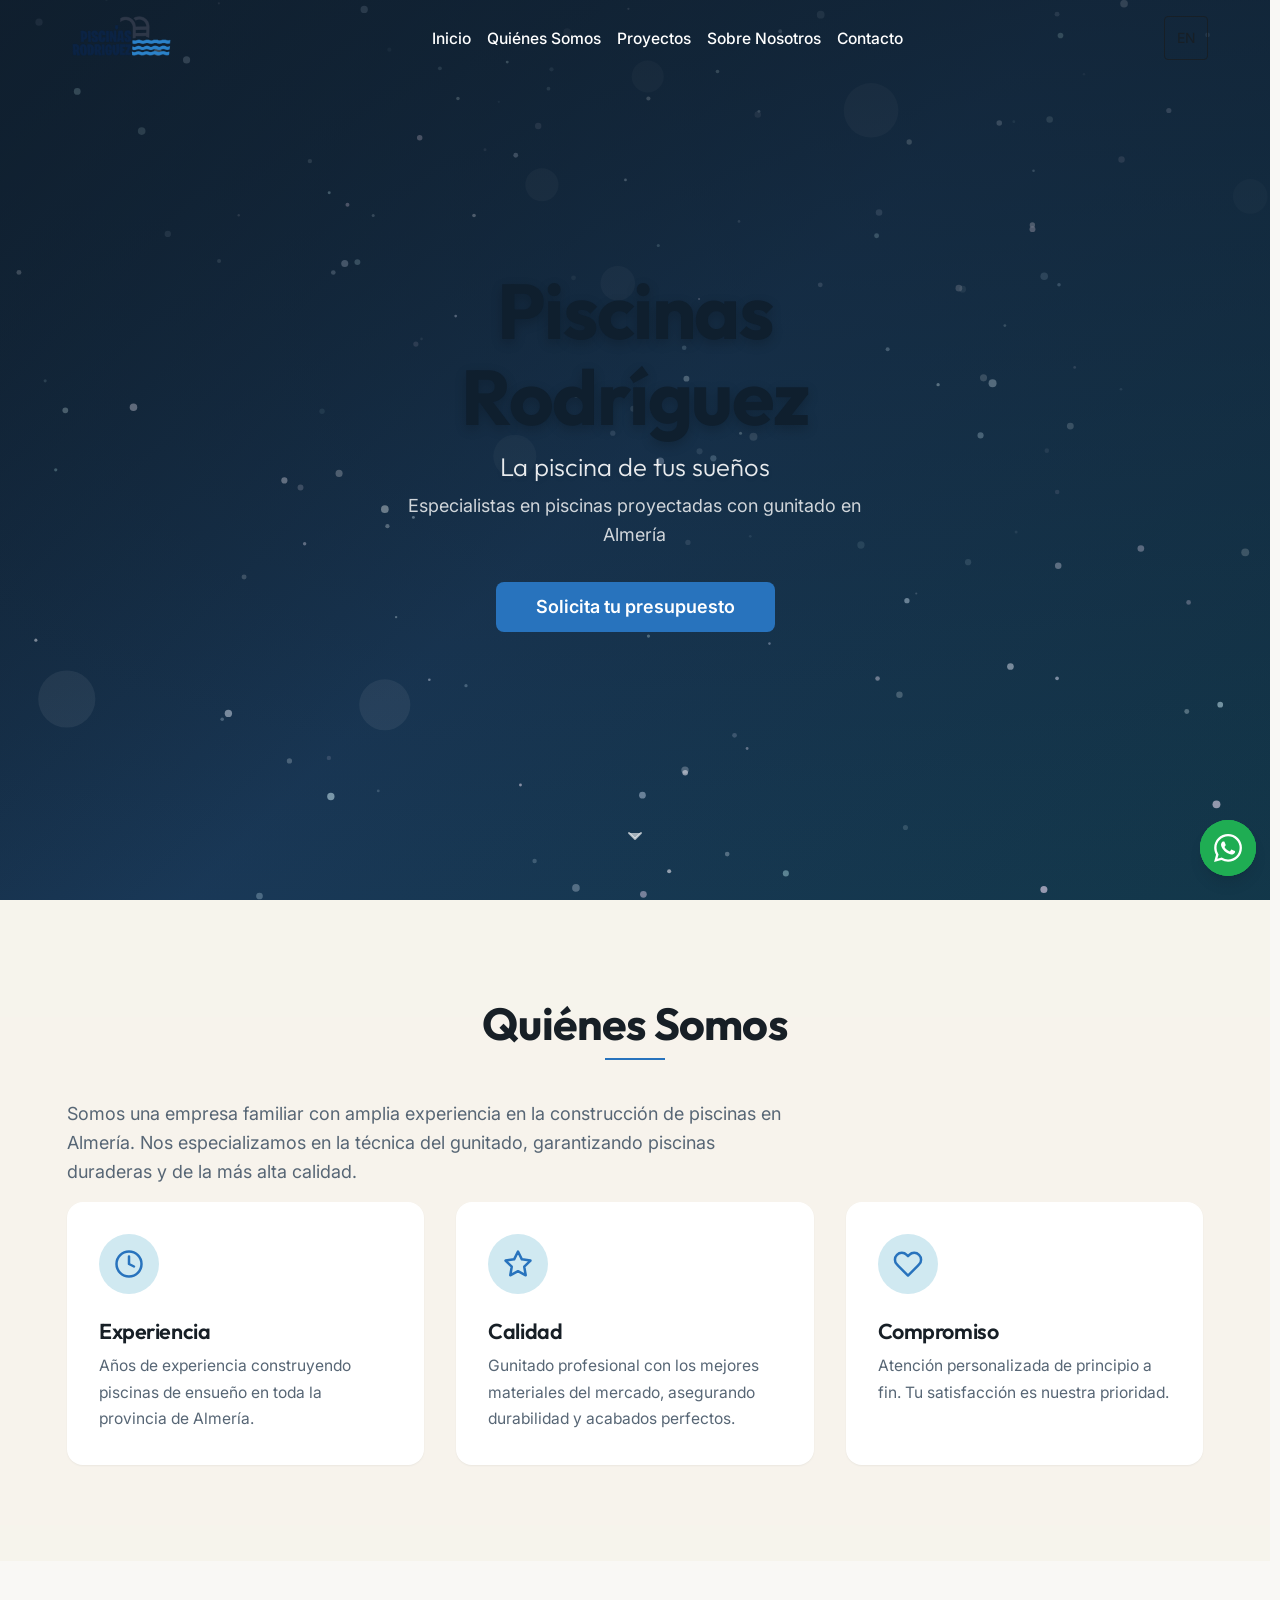
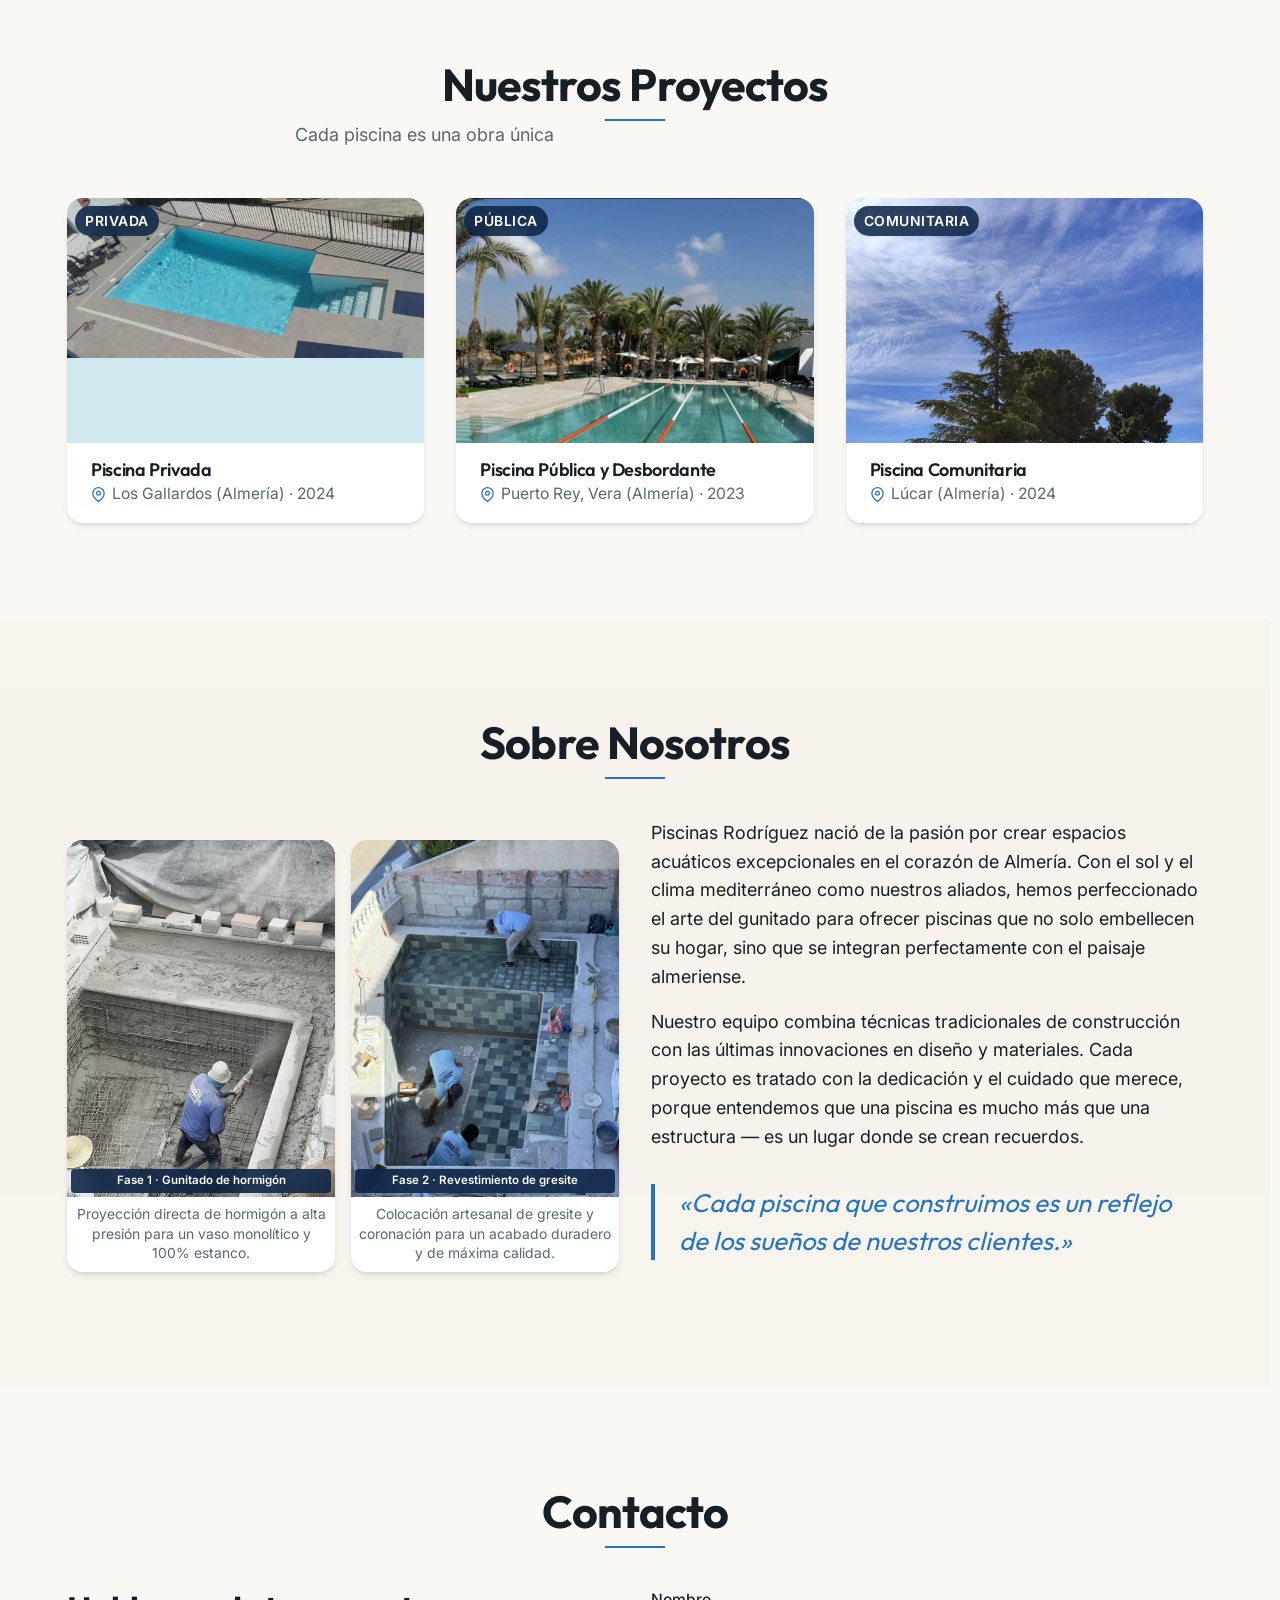
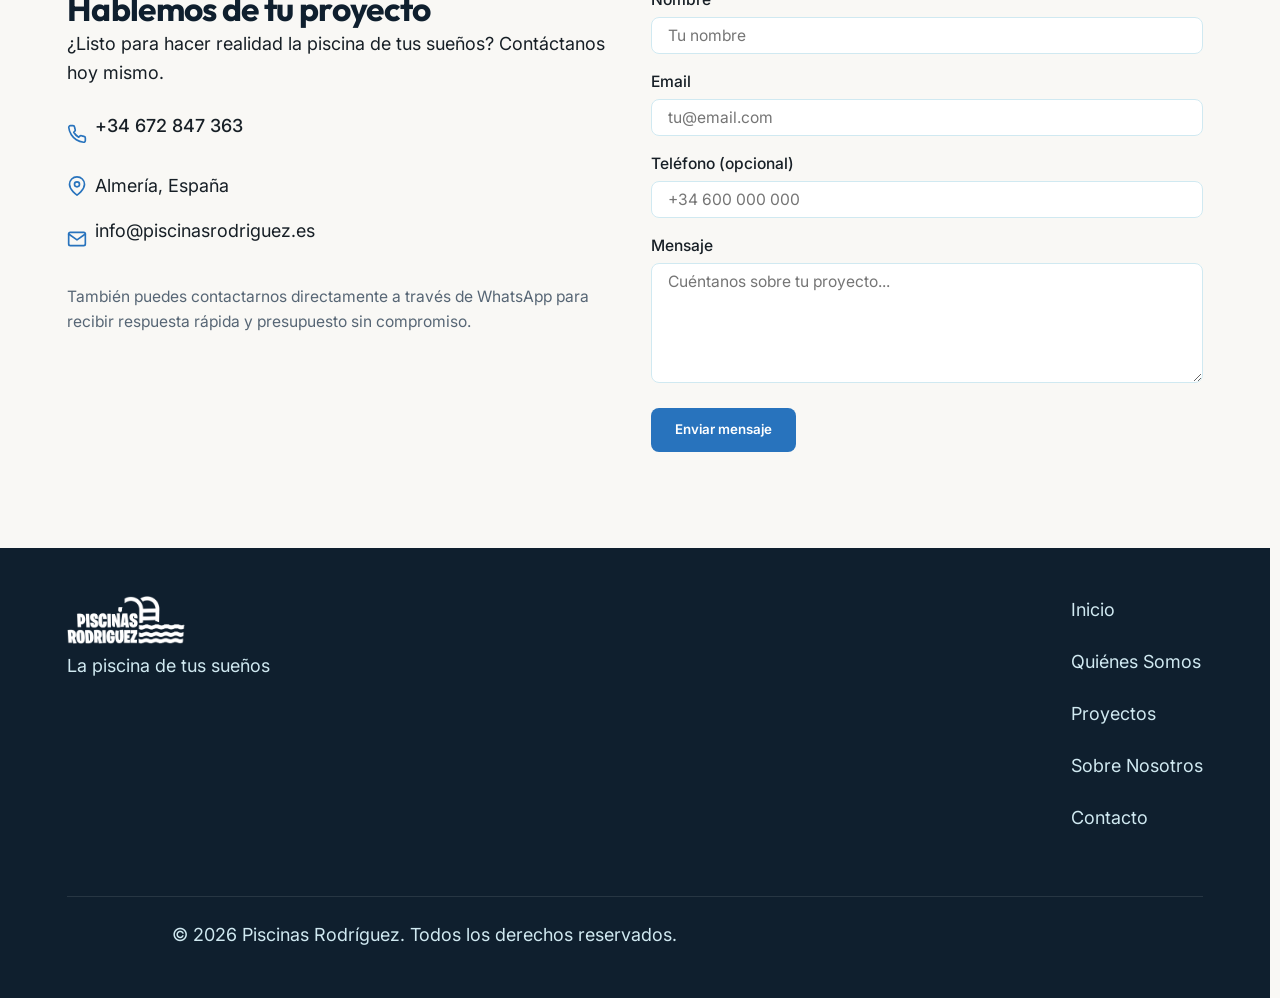
==== commit 3ea39216: "Update website: new refined logo, pool project categories, construction process video/photo, SEO & s" ====
--- a/src/index.html
+++ b/src/index.html
@@ -3,19 +3,101 @@
 <head>
     <meta charset="UTF-8">
     <meta name="viewport" content="width=device-width, initial-scale=1.0">
-    <title>Piscinas Rodríguez | Especialistas en Gunitado en Almería</title>
-    <meta name="description" content="Construcción de piscinas de gunitado en Almería. Piscinas Rodríguez, especialistas en crear la piscina de tus sueños con la mejor calidad y servicio.">
-    
+    <title>Piscinas Rodríguez | Especialistas en Gunitado de Piscinas en Almería</title>
+    <meta name="description" content="Especialistas en diseño y construcción de piscinas de hormigón gunitado en Almería (Albox, Los Gallardos, Vera, Lúcar). Piscinas privadas, públicas y comunitarias de máxima durabilidad y estanqueidad.">
+    <link rel="canonical" href="https://piscinasrodriguez.es/">
+
+    <!-- Multilingual Alternates -->
+    <link rel="alternate" hreflang="es" href="https://piscinasrodriguez.es/">
+    <link rel="alternate" hreflang="en" href="https://piscinasrodriguez.es/#en">
+    <link rel="alternate" hreflang="x-default" href="https://piscinasrodriguez.es/">
+
+    <!-- Security & Privacy Hints -->
+    <meta http-equiv="X-Content-Type-Options" content="nosniff">
+    <meta name="referrer" content="strict-origin-when-cross-origin">
+
+    <!-- Favicon & Mobile Icons -->
+    <link rel="icon" type="image/x-icon" href="favicon.ico">
+    <link rel="icon" type="image/png" sizes="32x32" href="images/favicon-32x32.png">
+    <link rel="icon" type="image/png" sizes="16x16" href="images/favicon-16x16.png">
+    <link rel="apple-touch-icon" sizes="180x180" href="apple-touch-icon.png">
+    <link rel="manifest" href="site.webmanifest">
+    <meta name="theme-color" content="#0b2344">
+
     <!-- Open Graph / Social Media -->
+    <meta property="og:type" content="website">
+    <meta property="og:site_name" content="Piscinas Rodríguez">
+    <meta property="og:url" content="https://piscinasrodriguez.es/">
     <meta property="og:title" content="Piscinas Rodríguez | Especialistas en Gunitado en Almería">
-    <meta property="og:description" content="Construcción de piscinas de gunitado en Almería. Piscinas Rodríguez, especialistas en crear la piscina de tus sueños.">
-    <meta property="og:type" content="website">
+    <meta property="og:description" content="Construcción de piscinas de hormigón gunitado en Almería. Piscinas privadas, públicas y comunitarias con acabados de primera calidad.">
+    <meta property="og:image" content="https://piscinasrodriguez.es/images/logo.png">
+    <meta property="og:image:alt" content="Logo de Piscinas Rodríguez">
     <meta property="og:locale" content="es_ES">
+    <meta property="og:locale:alternate" content="en_US">
+
+    <!-- Twitter Card -->
+    <meta name="twitter:card" content="summary_large_image">
+    <meta name="twitter:title" content="Piscinas Rodríguez | Especialistas en Gunitado en Almería">
+    <meta name="twitter:description" content="Construcción de piscinas de hormigón gunitado en Almería. Especialistas en piscinas privadas, públicas y comunitarias.">
+    <meta name="twitter:image" content="https://piscinasrodriguez.es/images/logo.png">
+
+    <!-- Structured Data (JSON-LD) for Google & AI Engines -->
+    <script type="application/ld+json">
+    {
+      "@context": "https://schema.org",
+      "@type": "HomeAndConstructionBusiness",
+      "name": "Piscinas Rodríguez",
+      "image": "https://piscinasrodriguez.es/images/logo.png",
+      "@id": "https://piscinasrodriguez.es/#business",
+      "url": "https://piscinasrodriguez.es",
+      "telephone": "+34672847363",
+      "email": "info@piscinasrodriguez.es",
+      "priceRange": "€€",
+      "address": {
+        "@type": "PostalAddress",
+        "addressLocality": "Albox",
+        "addressRegion": "Almería",
+        "postalCode": "04800",
+        "addressCountry": "ES"
+      },
+      "geo": {
+        "@type": "GeoCoordinates",
+        "latitude": 37.3877,
+        "longitude": -2.1481
+      },
+      "areaServed": [
+        {
+          "@type": "AdministrativeArea",
+          "name": "Provincia de Almería"
+        },
+        {
+          "@type": "Place",
+          "name": "Albox"
+        },
+        {
+          "@type": "Place",
+          "name": "Los Gallardos"
+        },
+        {
+          "@type": "Place",
+          "name": "Vera"
+        },
+        {
+          "@type": "Place",
+          "name": "Lúcar"
+        }
+      ],
+      "sameAs": [
+        "https://wa.me/34672847363"
+      ],
+      "description": "Especialistas en construcción de piscinas de hormigón gunitado proyectado a alta presión, revestimiento de gresite y coronación en Almería."
+    }
+    </script>
     
     <!-- Google Fonts Preconnect -->
     <link rel="preconnect" href="https://fonts.googleapis.com">
     <link rel="preconnect" href="https://fonts.gstatic.com" crossorigin>
-    <link href="https://fonts.googleapis.com/css2?family=Inter:wght@400;500&family=Outfit:wght@400;600;700&display=swap" rel="stylesheet">
+    <link href="https://fonts.googleapis.com/css2?family=Inter:wght@400;500;600&family=Outfit:wght@500;600;700&display=swap" rel="stylesheet">
     
     <!-- CSS Stylesheets -->
     <link rel="stylesheet" href="css/tokens.css">
@@ -33,8 +115,8 @@
          ============================================================ -->
     <nav id="navbar" class="navbar" aria-label="Navegación principal">
         <div class="container">
-            <a href="#inicio" class="navbar__logo" aria-label="Inicio">
-                <img src="Logo.png" alt="Piscinas Rodríguez" height="45">
+            <a href="#inicio" class="navbar__logo" aria-label="Piscinas Rodríguez Inicio">
+                <img src="images/logo.png" alt="Piscinas Rodríguez" height="42" width="138">
             </a>
             
             <ul class="navbar__links">
@@ -131,7 +213,7 @@
         </section>
 
         <!-- ============================================================
-             4. PROYECTOS
+             4. PROYECTOS (Categorías: Privadas, Públicas, Comunitarias)
              ============================================================ -->
         <section id="proyectos" class="section">
             <div class="container">
@@ -141,40 +223,57 @@
                 </div>
                 
                 <div class="grid-3">
+                    <!-- Categoría 1: Privadas -->
                     <div class="project-card reveal">
-                        <div class="project-image-placeholder"></div>
-                        <div class="project-card__overlay">
-                            <h3 class="project-card__title" data-i18n="proyectos.p1">Proyecto Residencial</h3>
-                        </div>
-                    </div>
+                        <div class="project-card__image-wrapper">
+                            <picture>
+                                <source srcset="images/proyectos/piscina-privada-los-gallardos.webp" type="image/webp">
+                                <img src="images/proyectos/piscina-privada-los-gallardos.jpg" alt="Piscina Privada en Los Gallardos" class="project-card__image" loading="lazy" width="800" height="600">
+                            </picture>
+                            <span class="project-card__badge" data-i18n="proyectos.cat_privadas">Privada</span>
+                        </div>
+                        <div class="project-card__info">
+                            <h3 class="project-card__title" data-i18n="proyectos.p1_title">Piscina Privada</h3>
+                            <p class="project-card__caption">
+                                <svg width="15" height="15" viewBox="0 0 24 24" fill="none" stroke="currentColor" stroke-width="2" stroke-linecap="round" stroke-linejoin="round" aria-hidden="true"><path d="M21 10c0 7-9 13-9 13s-9-6-9-13a9 9 0 0 1 18 0z"></path><circle cx="12" cy="10" r="3"></circle></svg>
+                                <span data-i18n="proyectos.p1_caption">Los Gallardos (Almería) · 2024</span>
+                            </p>
+                        </div>
+                    </div>
+
+                    <!-- Categoría 2: Públicas -->
                     <div class="project-card reveal reveal-delay-1">
-                        <div class="project-image-placeholder"></div>
-                        <div class="project-card__overlay">
-                            <h3 class="project-card__title" data-i18n="proyectos.p2">Piscina Infinity</h3>
-                        </div>
-                    </div>
+                        <div class="project-card__image-wrapper">
+                            <picture>
+                                <source srcset="images/proyectos/piscina-publica-puerto-rey.webp" type="image/webp">
+                                <img src="images/proyectos/piscina-publica-puerto-rey.jpg" alt="Piscina Pública y Desbordante en Puerto Rey, Vera" class="project-card__image" loading="lazy" width="800" height="600">
+                            </picture>
+                            <span class="project-card__badge" data-i18n="proyectos.cat_publicas">Pública</span>
+                        </div>
+                        <div class="project-card__info">
+                            <h3 class="project-card__title" data-i18n="proyectos.p2_title">Piscina Pública y Desbordante</h3>
+                            <p class="project-card__caption">
+                                <svg width="15" height="15" viewBox="0 0 24 24" fill="none" stroke="currentColor" stroke-width="2" stroke-linecap="round" stroke-linejoin="round" aria-hidden="true"><path d="M21 10c0 7-9 13-9 13s-9-6-9-13a9 9 0 0 1 18 0z"></path><circle cx="12" cy="10" r="3"></circle></svg>
+                                <span data-i18n="proyectos.p2_caption">Puerto Rey, Vera (Almería) · 2023</span>
+                            </p>
+                        </div>
+                    </div>
+
+                    <!-- Categoría 3: Comunitarias -->
                     <div class="project-card reveal reveal-delay-2">
-                        <div class="project-image-placeholder"></div>
-                        <div class="project-card__overlay">
-                            <h3 class="project-card__title" data-i18n="proyectos.p3">Piscina Desbordante</h3>
-                        </div>
-                    </div>
-                    <div class="project-card reveal">
-                        <div class="project-image-placeholder"></div>
-                        <div class="project-card__overlay">
-                            <h3 class="project-card__title" data-i18n="proyectos.p4">Proyecto Comunitario</h3>
-                        </div>
-                    </div>
-                    <div class="project-card reveal reveal-delay-1">
-                        <div class="project-image-placeholder"></div>
-                        <div class="project-card__overlay">
-                            <h3 class="project-card__title" data-i18n="proyectos.p5">Piscina Natural</h3>
-                        </div>
-                    </div>
-                    <div class="project-card reveal reveal-delay-2">
-                        <div class="project-image-placeholder"></div>
-                        <div class="project-card__overlay">
-                            <h3 class="project-card__title" data-i18n="proyectos.p6">Diseño Personalizado</h3>
+                        <div class="project-card__image-wrapper">
+                            <picture>
+                                <source srcset="images/proyectos/piscina-comunitaria-lucar.webp" type="image/webp">
+                                <img src="images/proyectos/piscina-comunitaria-lucar.jpg" alt="Piscina Comunitaria en Lúcar" class="project-card__image" loading="lazy" width="800" height="600">
+                            </picture>
+                            <span class="project-card__badge" data-i18n="proyectos.cat_comunitarias">Comunitaria</span>
+                        </div>
+                        <div class="project-card__info">
+                            <h3 class="project-card__title" data-i18n="proyectos.p3_title">Piscina Comunitaria</h3>
+                            <p class="project-card__caption">
+                                <svg width="15" height="15" viewBox="0 0 24 24" fill="none" stroke="currentColor" stroke-width="2" stroke-linecap="round" stroke-linejoin="round" aria-hidden="true"><path d="M21 10c0 7-9 13-9 13s-9-6-9-13a9 9 0 0 1 18 0z"></path><circle cx="12" cy="10" r="3"></circle></svg>
+                                <span data-i18n="proyectos.p3_caption">Lúcar (Almería) · 2024</span>
+                            </p>
                         </div>
                     </div>
                 </div>
@@ -182,7 +281,7 @@
         </section>
 
         <!-- ============================================================
-             5. SOBRE NOSOTROS
+             5. SOBRE NOSOTROS (Con proceso de gunitado y gresite)
              ============================================================ -->
         <section id="sobre-nosotros" class="section">
             <div class="container">
@@ -198,8 +297,30 @@
                             <p data-i18n="sobre.quote">«Cada piscina que construimos es un reflejo de los sueños de nuestros clientes.»</p>
                         </blockquote>
                     </div>
-                    <div class="image-content reveal reveal-delay-1">
-                        <div class="project-image-placeholder" style="aspect-ratio: 1/1; border-radius: var(--radius-lg);"></div>
+                    <div class="process-showcase reveal reveal-delay-1">
+                        <!-- Proceso: Video gunitado -->
+                        <div class="process-card">
+                            <div class="process-media">
+                                <video autoplay loop muted playsinline poster="images/proceso/proceso-gunitado-poster.webp" class="process-video" aria-label="Proceso de hormigón gunitado a alta presión">
+                                    <source src="images/proceso/proceso-gunitado.mp4" type="video/mp4">
+                                    <source src="images/proceso/proceso-gunitado.webm" type="video/webm">
+                                </video>
+                                <div class="process-badge" data-i18n="sobre.fase1_badge">Fase 1 · Gunitado de hormigón</div>
+                            </div>
+                            <p class="process-caption" data-i18n="sobre.fase1_desc">Proyección directa de hormigón a alta presión para un vaso monolítico y 100% estanco.</p>
+                        </div>
+
+                        <!-- Proceso: Foto gresite -->
+                        <div class="process-card">
+                            <div class="process-media">
+                                <picture>
+                                    <source srcset="images/proceso/proceso-gresite.webp" type="image/webp">
+                                    <img src="images/proceso/proceso-gresite.jpg" alt="Colocación artesanal de gresite en piscina" class="process-img" loading="lazy" width="600" height="450">
+                                </picture>
+                                <div class="process-badge" data-i18n="sobre.fase2_badge">Fase 2 · Revestimiento de gresite</div>
+                            </div>
+                            <p class="process-caption" data-i18n="sobre.fase2_desc">Colocación artesanal de gresite y coronación para un acabado duradero y de máxima calidad.</p>
+                        </div>
                     </div>
                 </div>
             </div>
@@ -222,7 +343,7 @@
                         <ul class="contact-list" style="list-style:none; padding:0; margin: var(--space-lg) 0;">
                             <li style="display:flex; align-items:center; gap:var(--space-sm); margin-bottom:var(--space-md);">
                                 <svg width="20" height="20" viewBox="0 0 24 24" fill="none" stroke="var(--color-azure)" stroke-width="2" stroke-linecap="round" stroke-linejoin="round"><path d="M22 16.92v3a2 2 0 0 1-2.18 2 19.79 19.79 0 0 1-8.63-3.07 19.5 19.5 0 0 1-6-6 19.79 19.79 0 0 1-3.07-8.67A2 2 0 0 1 4.11 2h3a2 2 0 0 1 2 1.72 12.84 12.84 0 0 0 .7 2.81 2 2 0 0 1-.45 2.11L8.09 9.91a16 16 0 0 0 6 6l1.27-1.27a2 2 0 0 1 2.11-.45 12.84 12.84 0 0 0 2.81.7A2 2 0 0 1 22 16.92z"></path></svg>
-                                <a href="tel:+34672847363" style="color:var(--color-text); text-decoration:none;">+34 672 847 363</a>
+                                <a href="tel:+34672847363" style="color:var(--color-text); text-decoration:none; font-weight:500;">+34 672 847 363</a>
                             </li>
                             <li style="display:flex; align-items:center; gap:var(--space-sm); margin-bottom:var(--space-md);">
                                 <svg width="20" height="20" viewBox="0 0 24 24" fill="none" stroke="var(--color-azure)" stroke-width="2" stroke-linecap="round" stroke-linejoin="round"><path d="M21 10c0 7-9 13-9 13s-9-6-9-13a9 9 0 0 1 18 0z"></path><circle cx="12" cy="10" r="3"></circle></svg>
@@ -233,7 +354,7 @@
                                 <a href="mailto:info@piscinasrodriguez.es" style="color:var(--color-text); text-decoration:none;">info@piscinasrodriguez.es</a>
                             </li>
                         </ul>
-                        <p style="font-size:var(--fs-sm); color:var(--color-text-light);">También puedes contactarnos rápidamente a través del botón de WhatsApp.</p>
+                        <p style="font-size:var(--fs-sm); color:var(--color-text-light);">También puedes contactarnos directamente a través de WhatsApp para recibir respuesta rápida y presupuesto sin compromiso.</p>
                     </div>
                     
                     <div class="contact-form-container reveal reveal-delay-1">
@@ -269,18 +390,19 @@
         <div class="container">
             <div class="footer__content">
                 <div class="footer__brand">
-                    <h3>Piscinas Rodríguez</h3>
+                    <img src="images/logo.png" alt="Piscinas Rodríguez" height="36" style="margin-bottom:var(--space-sm); filter: brightness(0) invert(1);">
                     <p data-i18n="footer.tagline">La piscina de tus sueños</p>
                 </div>
                 <nav class="footer__links" aria-label="Enlaces del pie de página">
                     <a href="#inicio" data-i18n="nav.inicio">Inicio</a>
                     <a href="#quienes-somos" data-i18n="nav.quienes">Quiénes Somos</a>
                     <a href="#proyectos" data-i18n="nav.proyectos">Proyectos</a>
+                    <a href="#sobre-nosotros" data-i18n="nav.sobre">Sobre Nosotros</a>
                     <a href="#contacto" data-i18n="nav.contacto">Contacto</a>
                 </nav>
             </div>
             <div class="footer__bottom">
-                <p>&copy; 2024 Piscinas Rodríguez. <span data-i18n="footer.copy">Todos los derechos reservados.</span></p>
+                <p>&copy; 2026 Piscinas Rodríguez. <span data-i18n="footer.copy">Todos los derechos reservados.</span></p>
             </div>
         </div>
     </footer>
--- a/src/css/components.css
+++ b/src/css/components.css
@@ -239,54 +239,157 @@
   border-radius: var(--radius-lg);
   overflow: hidden;
   position: relative;
+  background-color: var(--color-white);
   box-shadow: var(--shadow-md);
-}
-
-.project-image-placeholder {
-  aspect-ratio: 4 / 3;
-  width: 100%;
-  /* Beautiful pool water gradient simulation */
-  background: 
-    radial-gradient(circle at 50% 50%, rgba(255, 255, 255, 0.2) 0%, transparent 60%),
-    linear-gradient(135deg, var(--color-foam) 0%, var(--color-pool) 50%, var(--color-azure) 100%);
-  background-size: 150% 150%;
+  transition: transform var(--transition-base) ease, box-shadow var(--transition-base) ease;
+  display: flex;
+  flex-direction: column;
+}
+
+.project-card:hover {
+  transform: translateY(-4px);
+  box-shadow: var(--shadow-lg);
+}
+
+.project-card__image-wrapper {
+  aspect-ratio: 16 / 11;
+  width: 100%;
   position: relative;
-  transition: transform var(--transition-base) ease;
-}
-
-.project-card:hover .project-image-placeholder {
-  transform: scale(1.03);
-}
-
-.project-card__overlay {
+  overflow: hidden;
+  background-color: var(--color-foam);
+}
+
+.project-card__image {
+  width: 100%;
+  height: 100%;
+  object-fit: cover;
+  display: block;
+  transition: transform 0.4s ease;
+}
+
+.project-card:hover .project-card__image {
+  transform: scale(1.05);
+}
+
+.project-card__badge {
   position: absolute;
-  inset: 0;
-  background: linear-gradient(to top, var(--color-ocean-deep) 0%, transparent 100%);
-  opacity: 0;
-  transition: opacity var(--transition-base) ease;
-  display: flex;
-  align-items: center;
+  top: var(--space-sm);
+  left: var(--space-sm);
+  background: rgba(11, 35, 68, 0.85);
+  backdrop-filter: blur(8px);
+  -webkit-backdrop-filter: blur(8px);
+  color: var(--color-white);
+  padding: 4px 10px;
+  border-radius: var(--radius-full);
+  font-size: var(--fs-xs);
+  font-weight: 600;
+  letter-spacing: 0.5px;
+  text-transform: uppercase;
+  z-index: 2;
+  box-shadow: var(--shadow-sm);
+}
+
+.project-card__info {
+  padding: var(--space-md) var(--space-lg);
+  background-color: var(--color-white);
+  flex-grow: 1;
+  display: flex;
+  flex-direction: column;
   justify-content: center;
-  padding: var(--space-xl);
-}
-
-.project-card:hover .project-card__overlay {
-  opacity: 1;
 }
 
 .project-card__title {
-  color: var(--color-white);
+  color: var(--color-text);
   font-size: var(--fs-md);
   font-weight: 600;
   font-family: var(--font-heading);
-  transform: translateY(20px);
+  margin: 0 0 var(--space-2xs) 0;
+}
+
+.project-card__caption {
+  color: var(--color-text-light);
+  font-size: var(--fs-sm);
+  margin: 0;
+  display: flex;
+  align-items: center;
+  gap: 6px;
+}
+
+.project-card__caption svg {
+  color: var(--color-azure);
+  flex-shrink: 0;
+}
+
+/* Process Showcase in About Us */
+.process-showcase {
+  display: grid;
+  grid-template-columns: 1fr 1fr;
+  gap: var(--space-md);
+  width: 100%;
+}
+
+@media (max-width: 520px) {
+  .process-showcase {
+    grid-template-columns: 1fr;
+  }
+}
+
+.process-card {
+  background-color: var(--color-white);
+  border-radius: var(--radius-lg);
+  overflow: hidden;
+  box-shadow: var(--shadow-md);
+  display: flex;
+  flex-direction: column;
   transition: transform var(--transition-base) ease;
+}
+
+.process-card:hover {
+  transform: translateY(-3px);
+  box-shadow: var(--shadow-lg);
+}
+
+.process-media {
+  position: relative;
+  width: 100%;
+  aspect-ratio: 3 / 4;
+  overflow: hidden;
+  background-color: #0b1928;
+}
+
+.process-video,
+.process-img {
+  width: 100%;
+  height: 100%;
+  object-fit: cover;
+  display: block;
+}
+
+.process-badge {
+  position: absolute;
+  bottom: var(--space-xs);
+  left: var(--space-xs);
+  right: var(--space-xs);
+  background: rgba(11, 35, 68, 0.88);
+  backdrop-filter: blur(8px);
+  -webkit-backdrop-filter: blur(8px);
+  color: var(--color-white);
+  padding: 5px 8px;
+  border-radius: var(--radius-sm);
+  font-size: 0.72rem;
+  font-weight: 600;
   text-align: center;
+  line-height: 1.2;
+}
+
+.process-caption {
+  padding: var(--space-sm);
+  font-size: var(--fs-xs);
+  color: var(--color-text-light);
+  line-height: 1.4;
   margin: 0;
-}
-
-.project-card:hover .project-card__title {
-  transform: translateY(0);
+  text-align: center;
+  background-color: var(--color-white);
 }
 
 /* Pull Quote */
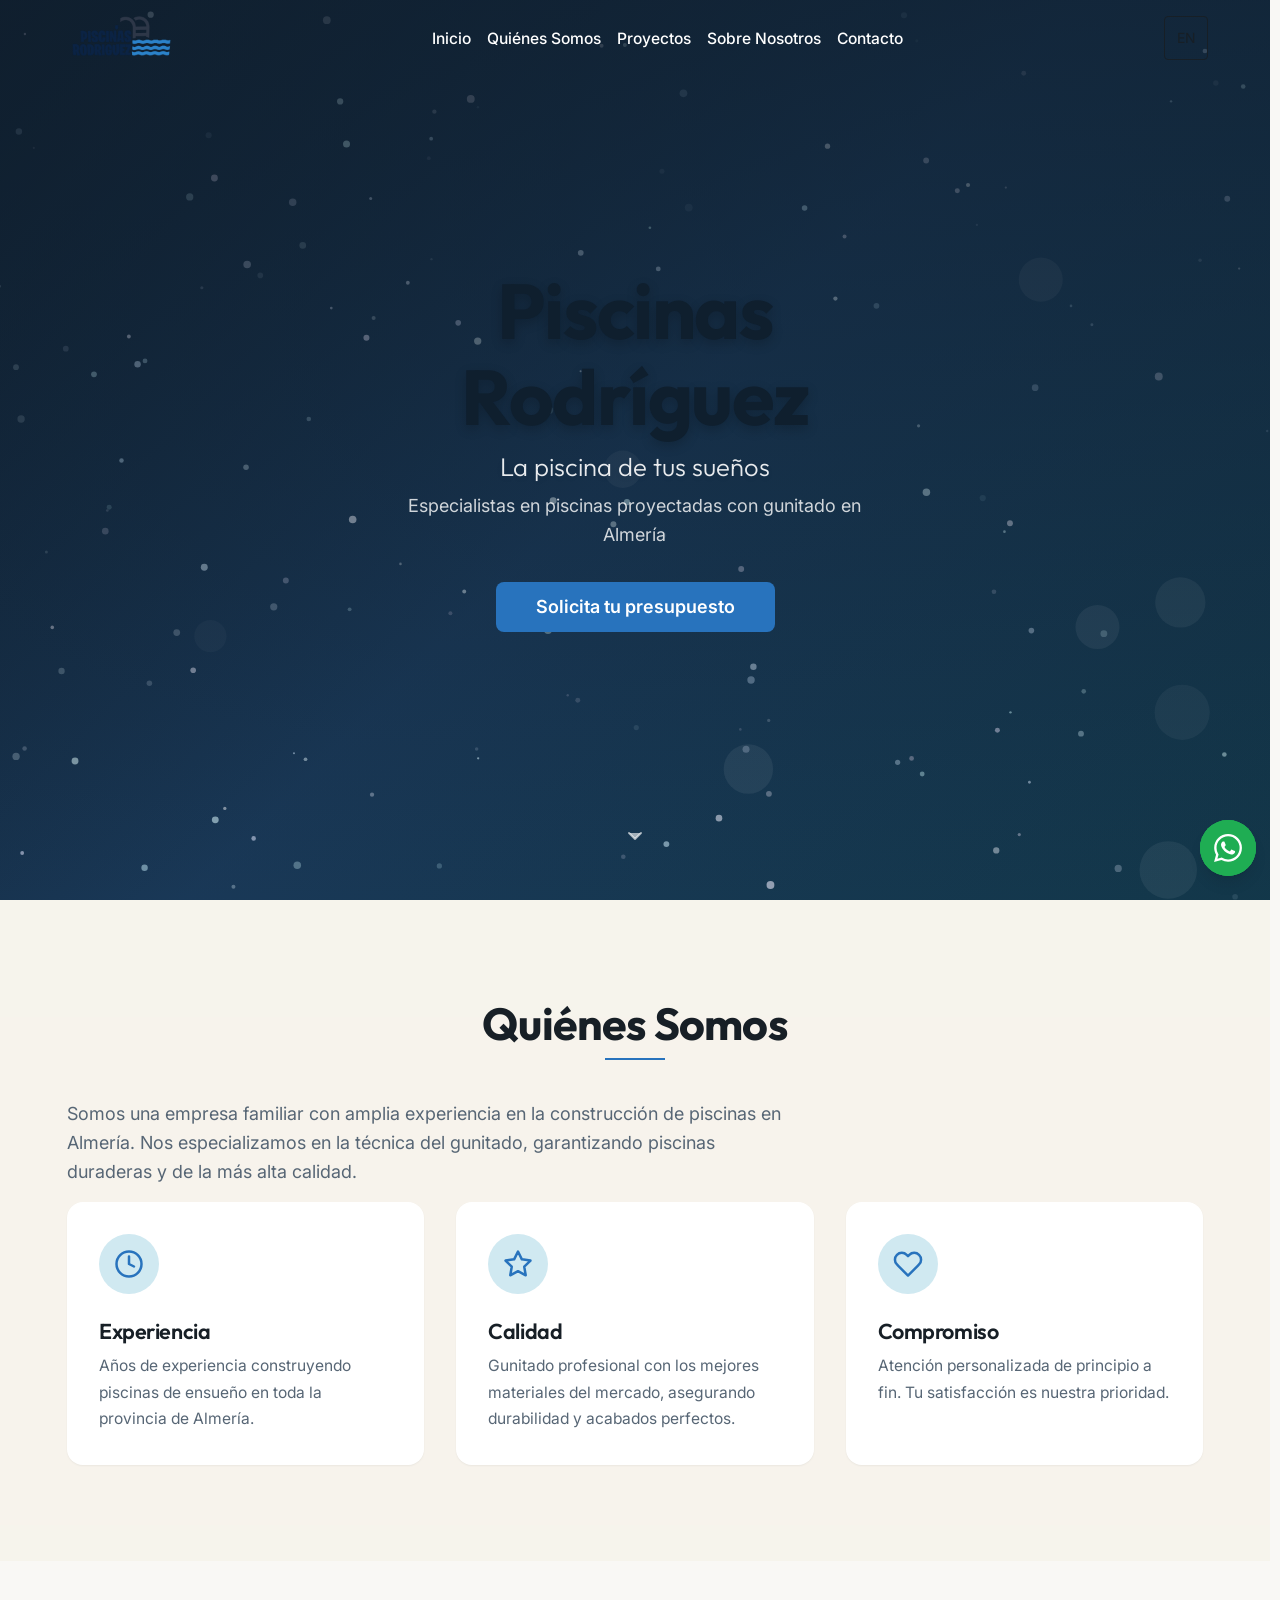
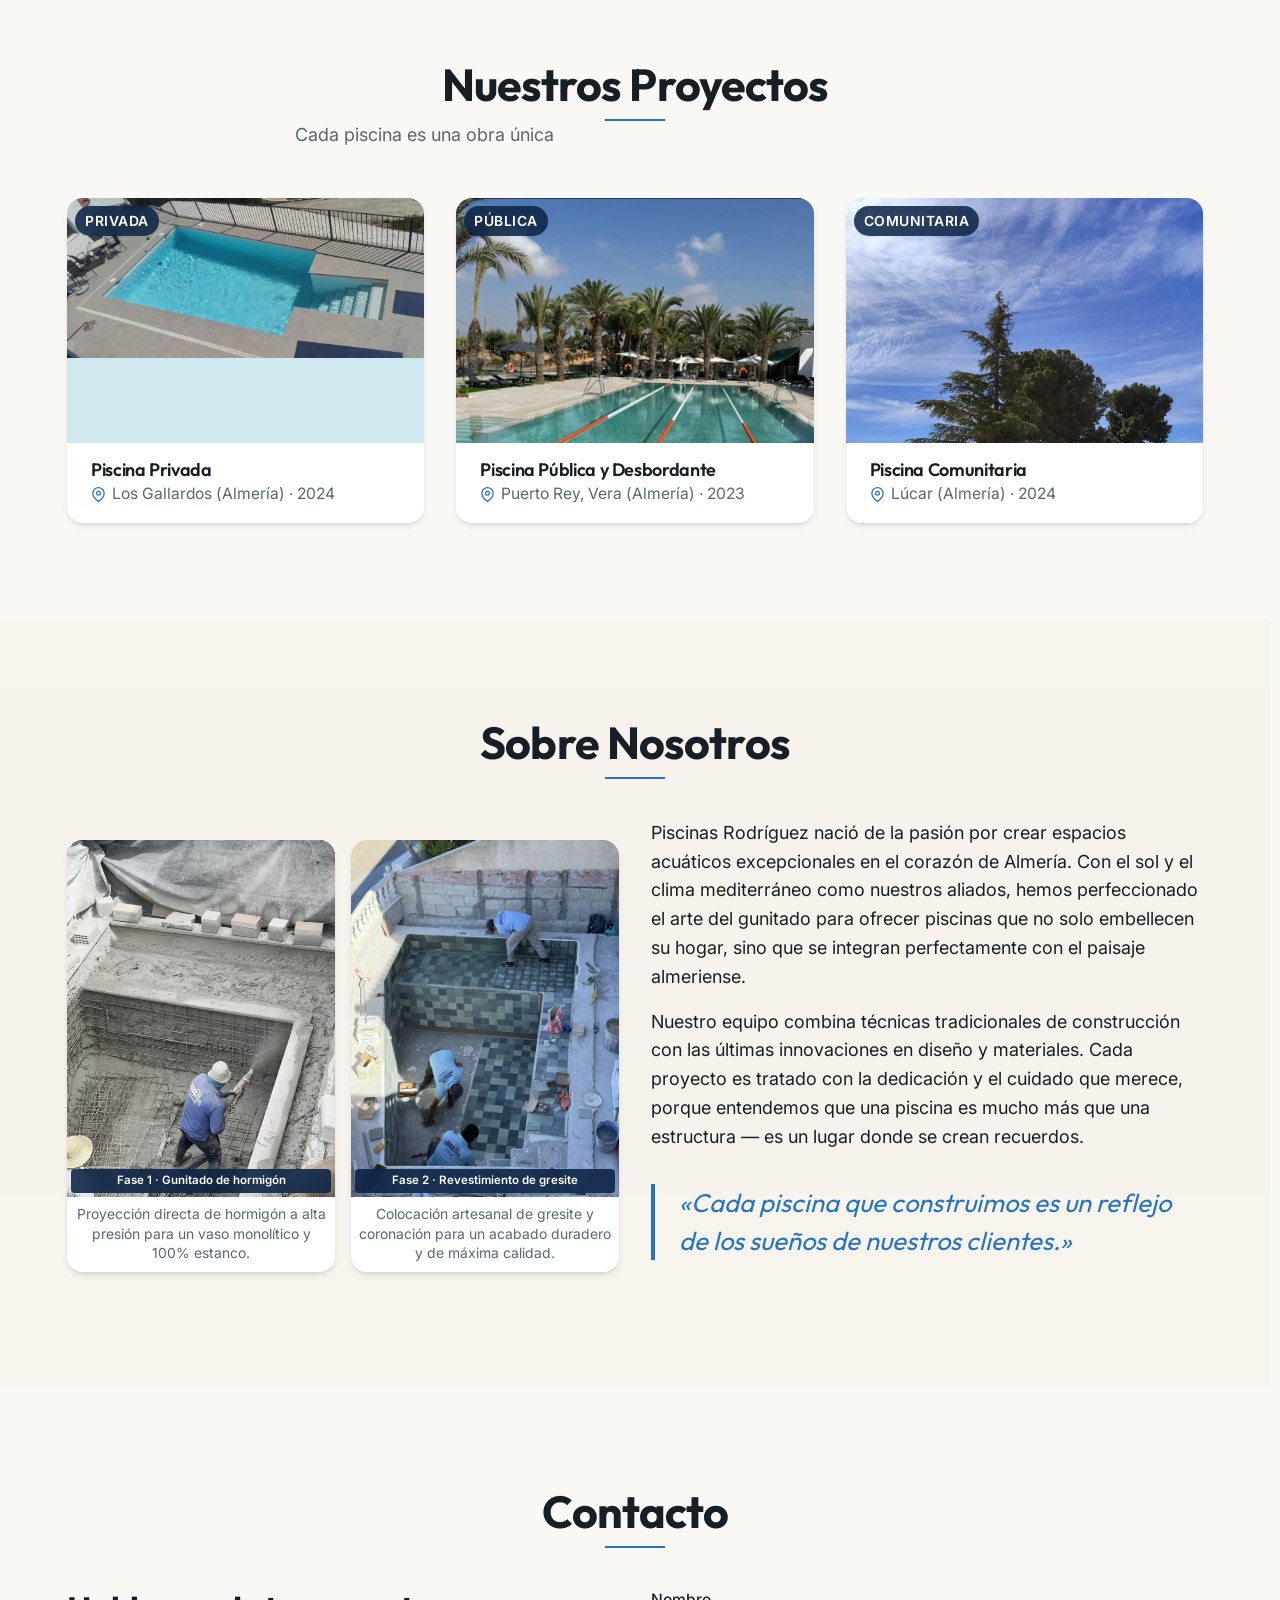
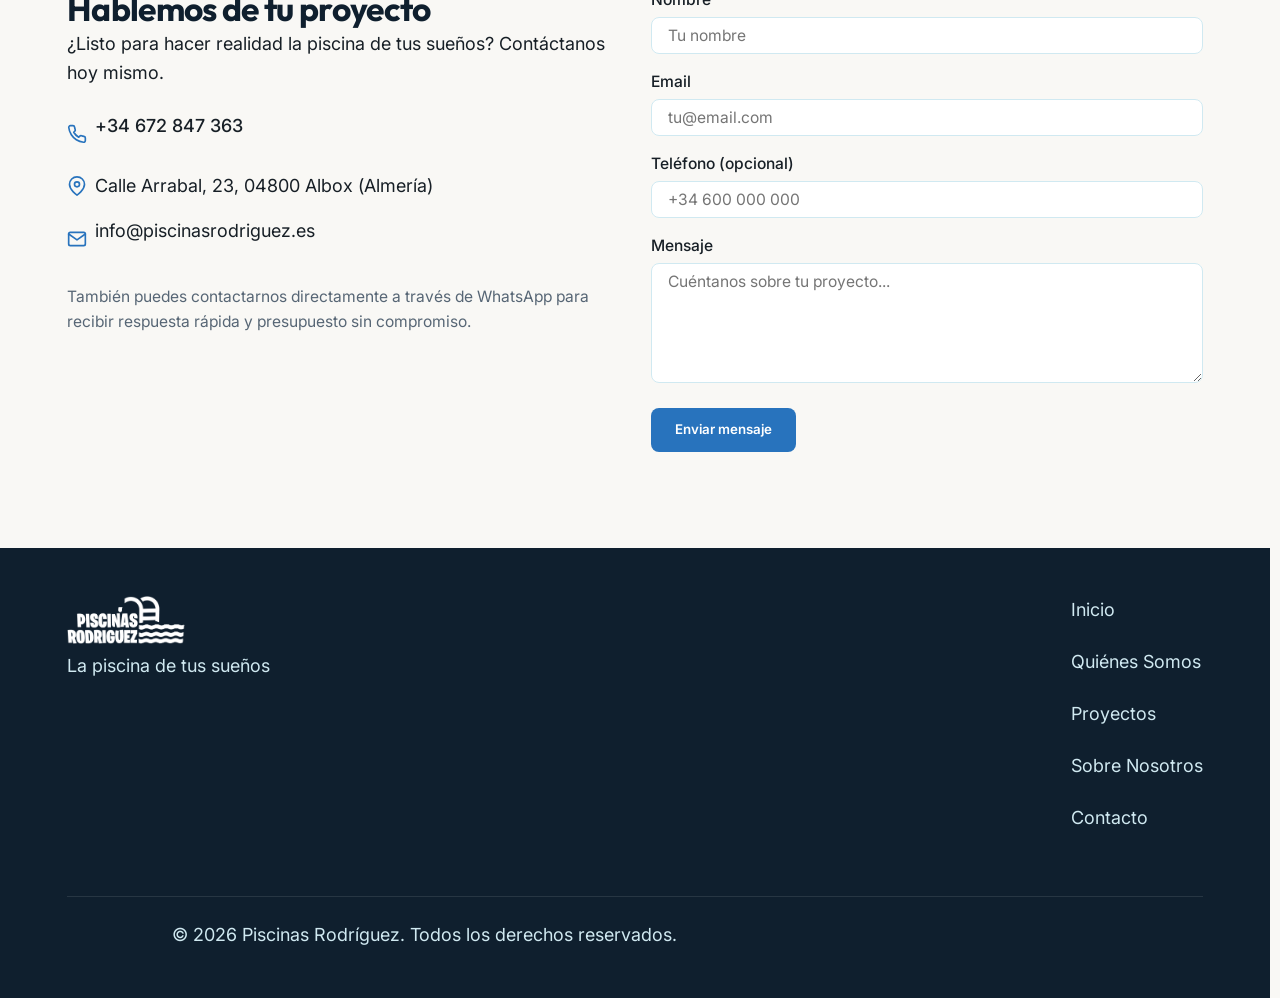
==== commit 43c6680d: "SEO: Enhance NAP consistency with Calle Arrabal address and local Almeria keywords" ====
--- a/src/index.html
+++ b/src/index.html
@@ -3,8 +3,8 @@
 <head>
     <meta charset="UTF-8">
     <meta name="viewport" content="width=device-width, initial-scale=1.0">
-    <title>Piscinas Rodríguez | Especialistas en Gunitado de Piscinas en Almería</title>
-    <meta name="description" content="Especialistas en diseño y construcción de piscinas de hormigón gunitado en Almería (Albox, Los Gallardos, Vera, Lúcar). Piscinas privadas, públicas y comunitarias de máxima durabilidad y estanqueidad.">
+    <title>Piscinas Rodríguez | Construcción de Piscinas en Almería | Especialistas en Gunitado</title>
+    <meta name="description" content="Empresa de construcción de piscinas en Almería. Piscinas Rodríguez, especialistas en hormigón gunitado en Albox, Los Gallardos, Vera, Mojácar y toda la provincia. Presupuesto sin compromiso.">
     <link rel="canonical" href="https://piscinasrodriguez.es/">
 
     <!-- Multilingual Alternates -->
@@ -55,6 +55,7 @@
       "priceRange": "€€",
       "address": {
         "@type": "PostalAddress",
+        "streetAddress": "Calle Arrabal, 23",
         "addressLocality": "Albox",
         "addressRegion": "Almería",
         "postalCode": "04800",
